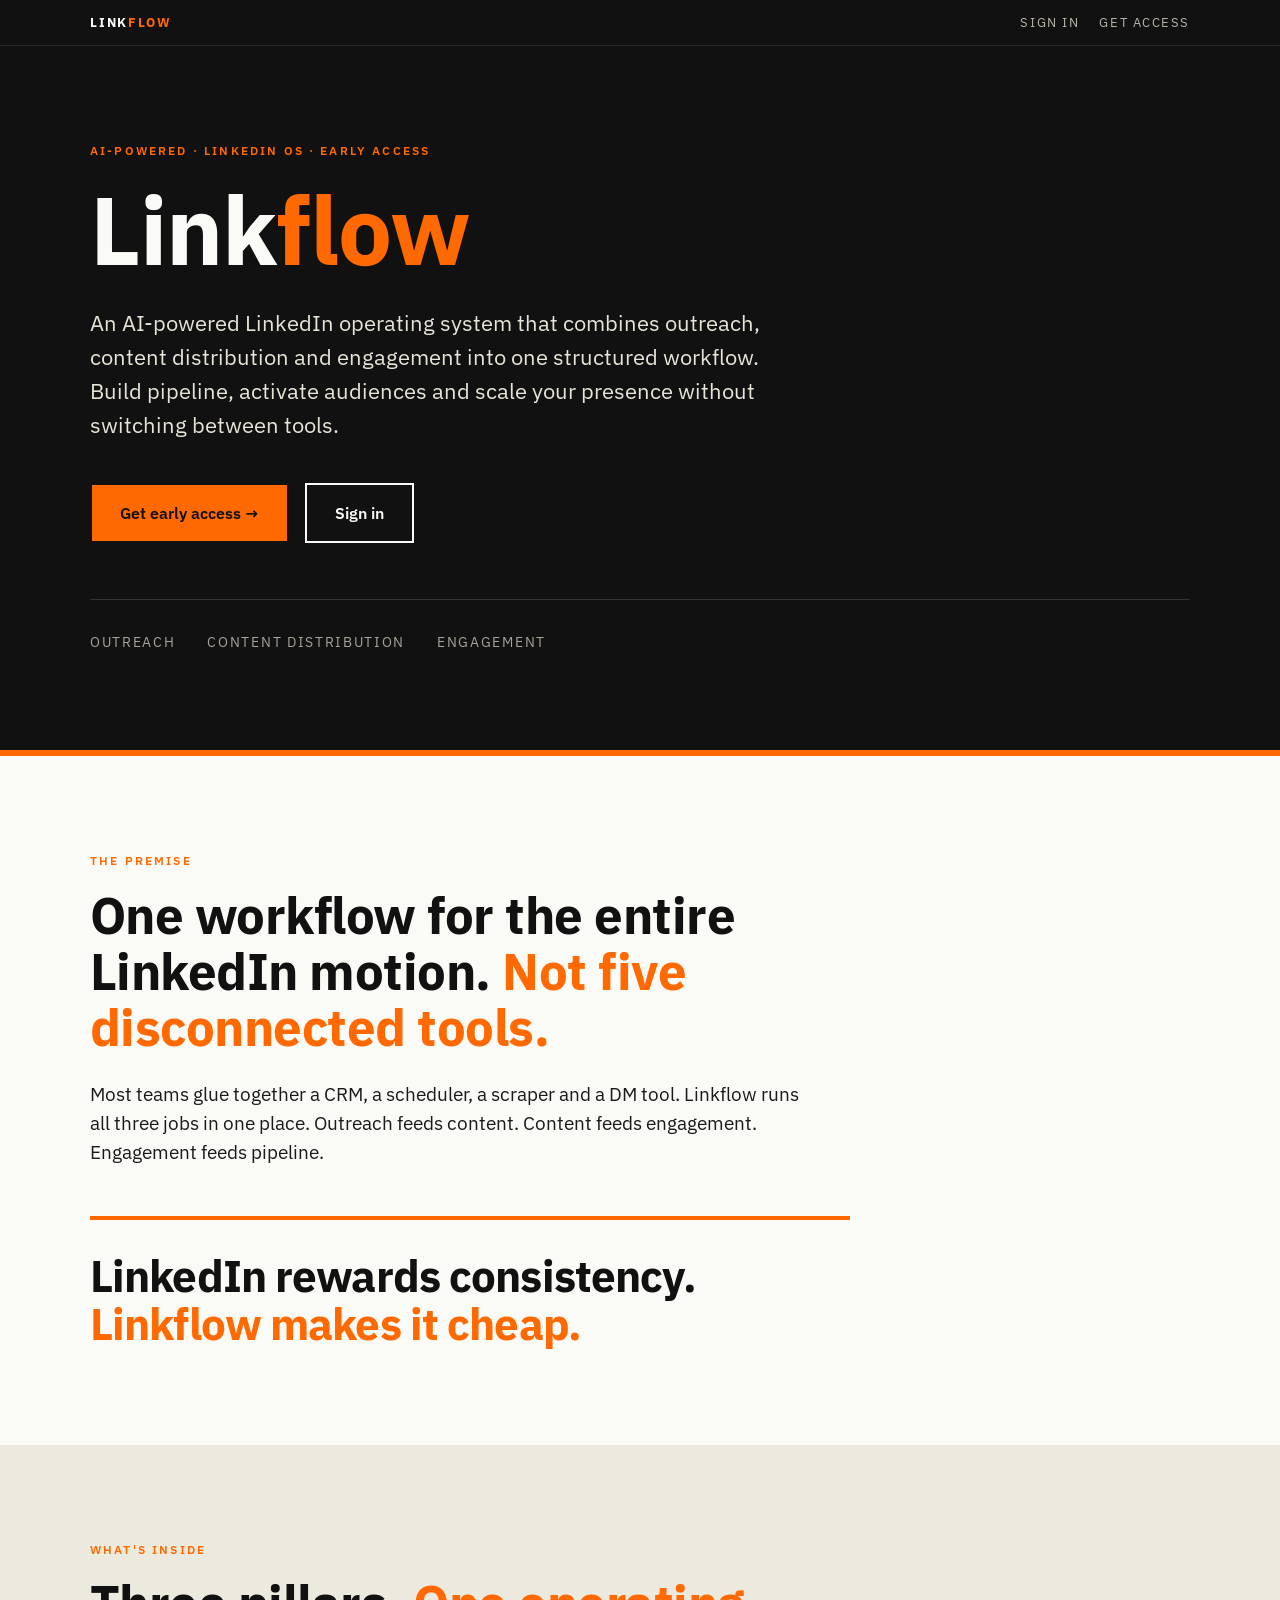
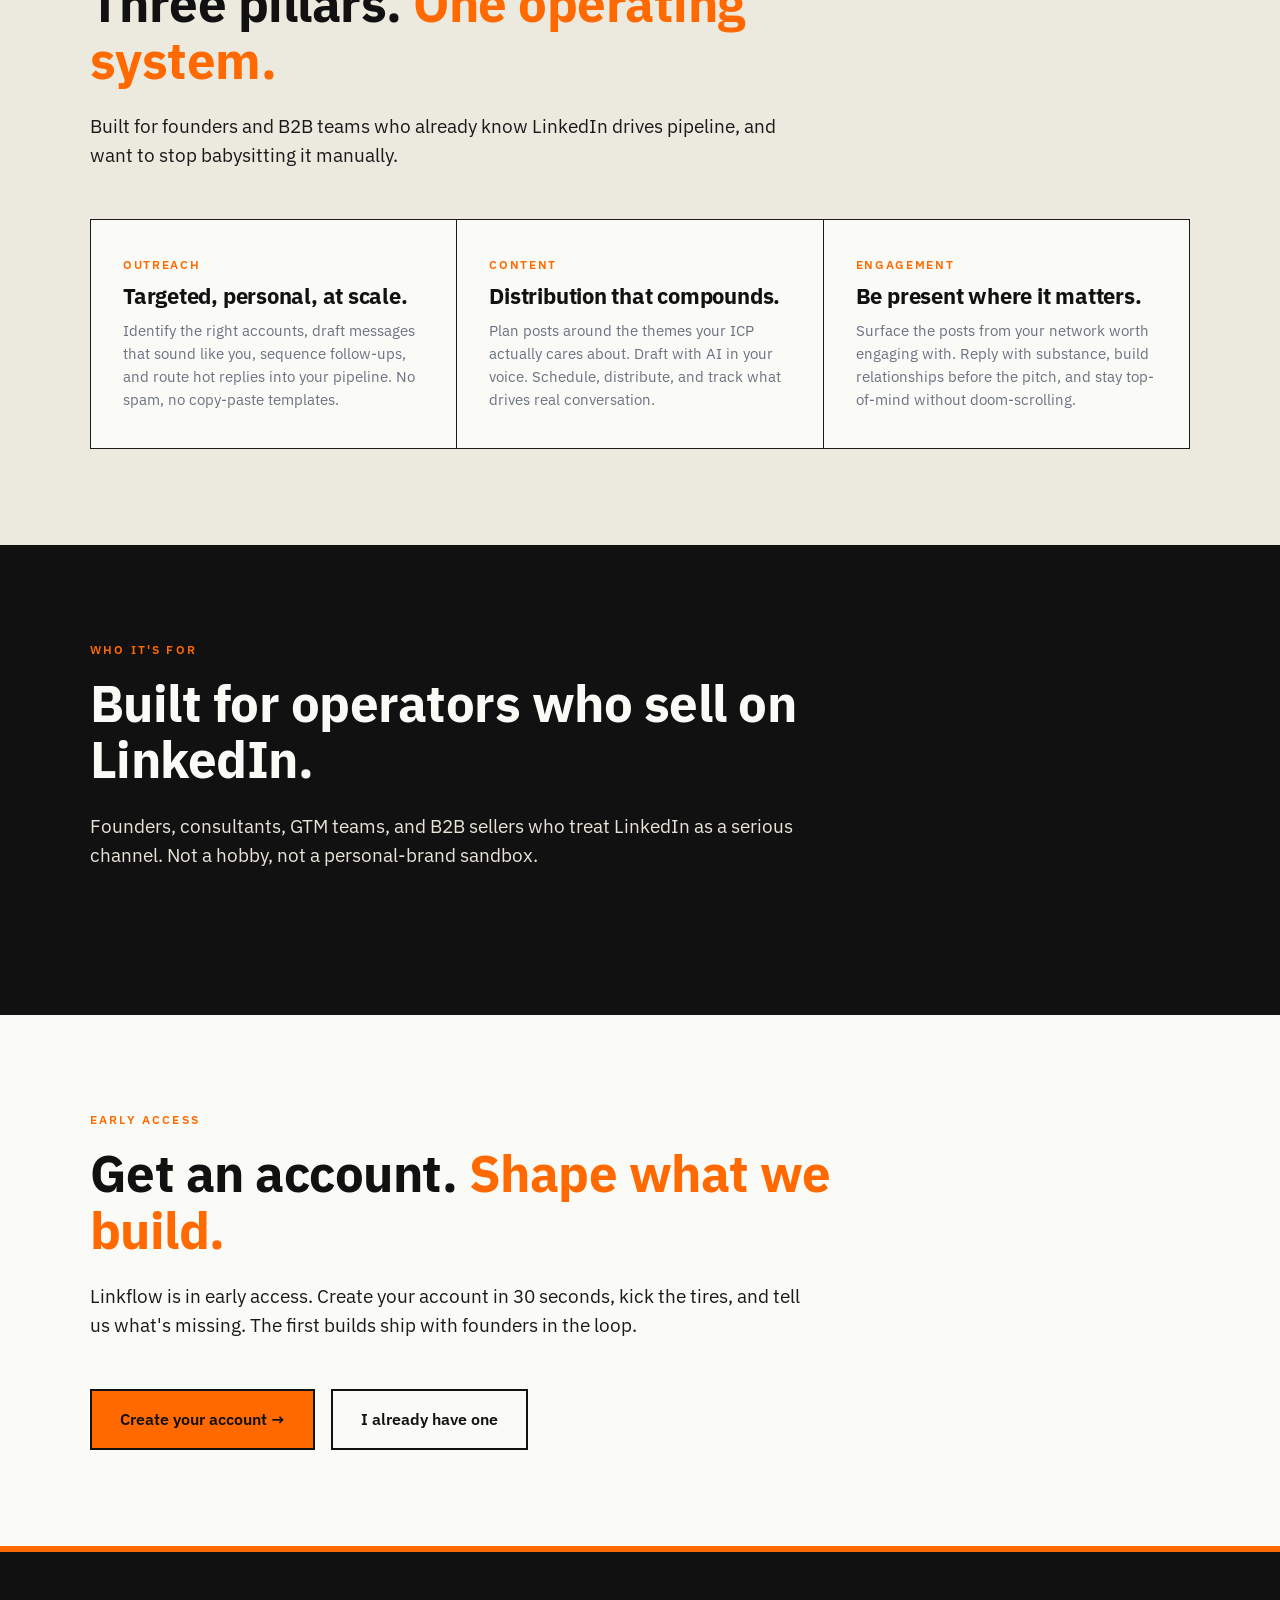
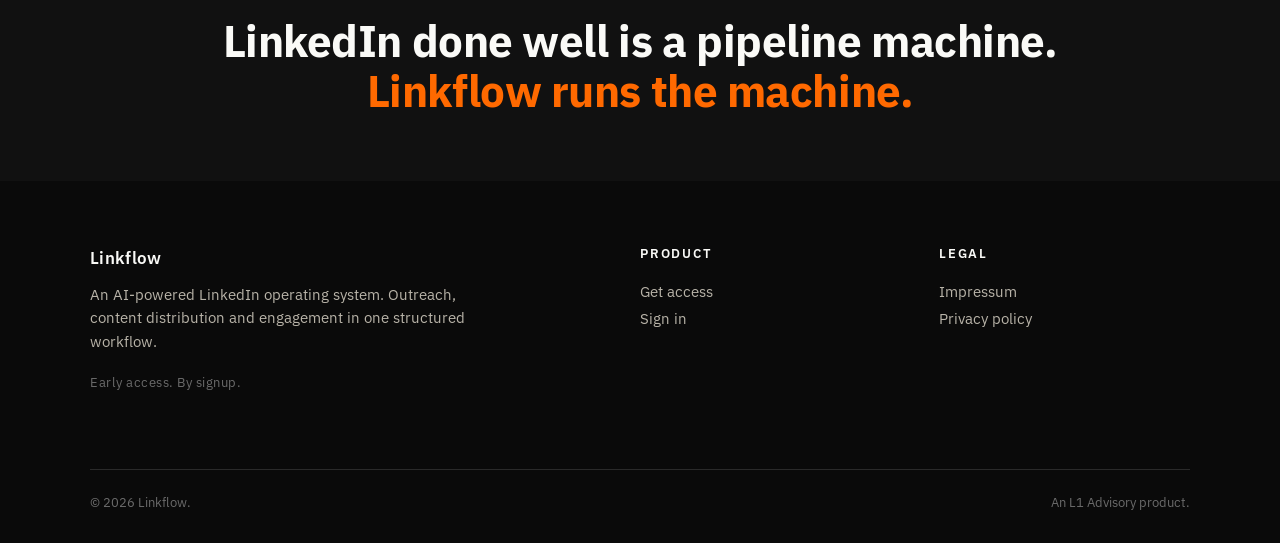
==== index.html @ 53a53773 "Scaffold Linkflow v1: landing + auth shell + admin panel Static HTML for lf.l1advisory.com. Public l" ====
<!DOCTYPE html>
<!--
  LINKFLOW — public landing page
  ------------------------------
  Static single-file landing for lf.l1advisory.com. No build step. Deploy via git push → Vercel.
  See README.md and the vault note Projects/Linkflow/Linkflow.md.
-->
<html lang="en">
<head>
  <meta charset="UTF-8">
  <meta name="viewport" content="width=device-width, initial-scale=1.0">
  <meta name="robots" content="index, follow">

  <title>Linkflow. The AI-powered LinkedIn operating system.</title>
  <meta name="description" content="An AI-powered LinkedIn operating system that combines outreach, content distribution and engagement into one structured workflow. Build pipeline, activate audiences and scale your presence without switching between tools.">

  <link rel="canonical" href="https://lf.l1advisory.com/">

  <meta property="og:type" content="website">
  <meta property="og:site_name" content="Linkflow">
  <meta property="og:title" content="Linkflow. The AI-powered LinkedIn operating system.">
  <meta property="og:description" content="Outreach, content distribution and engagement in one structured workflow.">
  <meta property="og:url" content="https://lf.l1advisory.com/">

  <meta name="twitter:card" content="summary_large_image">
  <meta name="twitter:title" content="Linkflow.">
  <meta name="twitter:description" content="Outreach, content distribution and engagement in one structured workflow.">

  <link rel="icon" type="image/png" href="https://l1advisory.com/wp-content/uploads/2025/06/logo-small-black-transparent.png">

  <link rel="preconnect" href="https://fonts.googleapis.com">
  <link rel="preconnect" href="https://fonts.gstatic.com" crossorigin>
  <link href="https://fonts.googleapis.com/css2?family=IBM+Plex+Sans:wght@400;500;600;700&display=swap" rel="stylesheet">
  <link rel="stylesheet" href="/assets/styles.css">
</head>
<body>

<header class="lf-topbar">
  <div class="lf-topbar-inner">
    <a class="lf-topbar-brand" href="/">Link<em>flow</em></a>
    <nav class="lf-topbar-nav">
      <a href="/login/">Sign in</a>
      <a href="/login/?mode=signup">Get access</a>
    </nav>
  </div>
</header>

<div class="lf-page">

<section class="lf-section lf-hero">
  <div class="lf-wrap">
    <div class="lf-eyebrow">AI-powered · LinkedIn OS · Early access</div>
    <h1>Link<em>flow</em></h1>
    <p class="lf-lead">
      An AI-powered LinkedIn operating system that combines outreach, content distribution
      and engagement into one structured workflow. Build pipeline, activate audiences and
      scale your presence without switching between tools.
    </p>
    <div class="lf-hero-actions">
      <a class="lf-btn" href="/login/?mode=signup">Get early access →</a>
      <a class="lf-btn lf-btn--ghost lf-btn--on-dark" href="/login/">Sign in</a>
    </div>
    <div class="lf-hero-meta">
      <span>Outreach</span>
      <span>Content distribution</span>
      <span>Engagement</span>
    </div>
  </div>
</section>

<section class="lf-section lf-light">
  <div class="lf-wrap">
    <div class="lf-eyebrow">The premise</div>
    <h2 class="lf-h2">One workflow for the entire LinkedIn motion. <em>Not five disconnected tools.</em></h2>
    <p class="lf-intro">
      Most teams glue together a CRM, a scheduler, a scraper and a DM tool. Linkflow runs all three
      jobs in one place. Outreach feeds content. Content feeds engagement. Engagement feeds pipeline.
    </p>
    <p style="font-size: clamp(28px, 4vw, 44px); font-weight: 700; color: var(--lf-black); line-height: 1.1; margin: 40px 0 0; padding-top: 32px; border-top: 4px solid var(--lf-orange); max-width: 760px; letter-spacing: -0.02em;">
      LinkedIn rewards consistency. <span style="color: var(--lf-orange);">Linkflow makes it cheap.</span>
    </p>
  </div>
</section>

<section class="lf-section lf-sand">
  <div class="lf-wrap">
    <div class="lf-eyebrow">What's inside</div>
    <h2 class="lf-h2">Three pillars. <em>One operating system.</em></h2>
    <p class="lf-intro">
      Built for founders and B2B teams who already know LinkedIn drives pipeline, and want to stop
      babysitting it manually.
    </p>
    <div class="lf-pillars">
      <div class="lf-pillar">
        <div class="lf-pillar-label">Outreach</div>
        <h3>Targeted, personal, at scale.</h3>
        <p>Identify the right accounts, draft messages that sound like you, sequence follow-ups, and route hot replies into your pipeline. No spam, no copy-paste templates.</p>
      </div>
      <div class="lf-pillar">
        <div class="lf-pillar-label">Content</div>
        <h3>Distribution that compounds.</h3>
        <p>Plan posts around the themes your ICP actually cares about. Draft with AI in your voice. Schedule, distribute, and track what drives real conversation.</p>
      </div>
      <div class="lf-pillar">
        <div class="lf-pillar-label">Engagement</div>
        <h3>Be present where it matters.</h3>
        <p>Surface the posts from your network worth engaging with. Reply with substance, build relationships before the pitch, and stay top-of-mind without doom-scrolling.</p>
      </div>
    </div>
  </div>
</section>

<section class="lf-section lf-dark">
  <div class="lf-wrap">
    <div class="lf-eyebrow">Who it's for</div>
    <h2 class="lf-h2">Built for operators who sell on LinkedIn.</h2>
    <p class="lf-intro" style="color:#e8e4d8;">
      Founders, consultants, GTM teams, and B2B sellers who treat LinkedIn as a serious channel.
      Not a hobby, not a personal-brand sandbox.
    </p>
  </div>
</section>

<section class="lf-section lf-light" id="access">
  <div class="lf-wrap">
    <div class="lf-eyebrow">Early access</div>
    <h2 class="lf-h2">Get an account. <em>Shape what we build.</em></h2>
    <p class="lf-intro">
      Linkflow is in early access. Create your account in 30 seconds, kick the tires, and tell us
      what's missing. The first builds ship with founders in the loop.
    </p>
    <div class="lf-hero-actions">
      <a class="lf-btn" href="/login/?mode=signup">Create your account →</a>
      <a class="lf-btn lf-btn--ghost" href="/login/">I already have one</a>
    </div>
  </div>
</section>

<section class="lf-section lf-dark" style="padding: 64px 24px; text-align: center; border-top: 6px solid var(--lf-orange);">
  <div class="lf-wrap">
    <h2 style="color: var(--lf-cream); font-size: clamp(28px, 4vw, 44px); font-weight: 700; line-height: 1.15; margin: 0 auto; max-width: 880px; letter-spacing: -0.01em;">
      LinkedIn done well is a pipeline machine.<br>
      <span style="color: var(--lf-orange);">Linkflow runs the machine.</span>
    </h2>
  </div>
</section>

</div>
<!-- /lf-page -->

<footer class="lf-footer">
  <div class="lf-footer-cols">
    <div class="lf-footer-col">
      <p style="margin-bottom: 12px; color: #fafaf7; font-weight: 600; letter-spacing: .02em; font-size: 17px;">Linkflow</p>
      <p>
        An AI-powered LinkedIn operating system. Outreach, content distribution and engagement in
        one structured workflow.
      </p>
      <p style="margin-top: 16px; font-size: 13px; color: #6b6b6b; letter-spacing: .04em;">Early access. By signup.</p>
    </div>
    <div class="lf-footer-col">
      <h4>Product</h4>
      <a href="/login/?mode=signup">Get access</a>
      <a href="/login/">Sign in</a>
    </div>
    <div class="lf-footer-col">
      <h4>Legal</h4>
      <a href="https://l1advisory.com/impressum/">Impressum</a>
      <a href="https://l1advisory.com/datenschutz/">Privacy policy</a>
    </div>
  </div>
  <div class="lf-footer-bottom">
    <span>© 2026 Linkflow.</span>
    <span>An L1 Advisory product.</span>
  </div>
</footer>

</body>
</html>
---- assets/styles.css ----
/* ==========================================================================
   Linkflow — shared design tokens + primitives
   Scoped under .lf-page so we can layer onto other pages later if needed.
   Palette + type ported from lss.l1advisory.com.
   ========================================================================== */

html, body { margin: 0; padding: 0; background: #111111; }
body { font-family: 'IBM Plex Sans', system-ui, sans-serif; }
img { max-width: 100%; display: block; }
a { color: inherit; }

/* --- Top bar -------------------------------------------------------------- */
.lf-topbar {
  background: #111111;
  border-bottom: 1px solid #2a2a2a;
  padding: 14px 24px;
  font-family: 'IBM Plex Sans', system-ui, sans-serif;
}
.lf-topbar-inner {
  max-width: 1100px; margin: 0 auto;
  display: flex; align-items: center; justify-content: space-between;
  gap: 16px;
}
.lf-topbar-brand {
  color: #fafaf7; font-size: 13px; letter-spacing: .14em;
  text-transform: uppercase; font-weight: 700;
  text-decoration: none;
}
.lf-topbar-brand em { color: #ff6900; font-style: normal; }
.lf-topbar-nav {
  display: flex; gap: 20px; align-items: center;
  font-size: 13px; letter-spacing: .12em; text-transform: uppercase;
}
.lf-topbar-nav a {
  color: #b8b3a8; text-decoration: none;
  transition: color .15s ease;
}
.lf-topbar-nav a:hover { color: #ff6900; }
.lf-topbar-user {
  color: #6b6b6b; font-size: 12px; letter-spacing: .08em;
}

/* --- Footer --------------------------------------------------------------- */
.lf-footer {
  background: #0a0a0a;
  color: #b8b3a8;
  padding: 64px 24px 32px;
  font-family: 'IBM Plex Sans', system-ui, sans-serif;
  font-size: 15px;
}
.lf-footer-cols {
  max-width: 1100px; margin: 0 auto;
  display: grid;
  grid-template-columns: 2fr 1fr 1fr;
  gap: 48px;
}
.lf-footer h4 {
  color: #fafaf7; font-size: 13px; font-weight: 600;
  text-transform: uppercase; letter-spacing: .14em;
  margin: 0 0 16px;
}
.lf-footer-col a {
  display: block; padding: 4px 0;
  color: #b8b3a8; text-decoration: none;
  transition: color .15s ease;
}
.lf-footer-col a:hover { color: #ff6900; }
.lf-footer p { margin: 0 0 20px; max-width: 380px; line-height: 1.55; }
.lf-footer-bottom {
  max-width: 1100px; margin: 56px auto 0;
  padding-top: 24px;
  border-top: 1px solid #2a2a2a;
  font-size: 13px; color: #6b6b6b;
  display: flex; flex-wrap: wrap; gap: 16px; justify-content: space-between;
}
.lf-footer-bottom a { color: #6b6b6b; text-decoration: none; }
.lf-footer-bottom a:hover { color: #ff6900; }
@media (max-width: 700px) {
  .lf-footer-cols { grid-template-columns: 1fr; gap: 32px; }
}

/* --- Scoped tokens -------------------------------------------------------- */
.lf-page {
  --lf-black: #111111;
  --lf-ink:   #1a1a1a;
  --lf-cream: #fafaf7;
  --lf-sand:  #ece9de;
  --lf-orange:#ff6900;
  --lf-orange-dark:#cc5400;
  --lf-muted: #6b7280;
  --lf-line:  #1a1a1a;

  font-family: 'IBM Plex Sans', system-ui, -apple-system, Segoe UI, Helvetica, Arial, sans-serif;
  color: var(--lf-ink);
  line-height: 1.55;
  font-size: 17px;
}
.lf-page * { box-sizing: border-box; }
.lf-page h1, .lf-page h2, .lf-page h3, .lf-page h4 {
  font-family: inherit;
  color: var(--lf-black);
  line-height: 1.1;
  margin: 0 0 .5em;
  letter-spacing: -0.01em;
}
.lf-page p { margin: 0 0 1em; }
.lf-page a { color: inherit; }

/* --- Layout primitives ---------------------------------------------------- */
.lf-page .lf-section { padding: 96px 24px; }
.lf-page .lf-section--tight { padding: 56px 24px; }
.lf-page .lf-wrap    { max-width: 1100px; margin: 0 auto; }
.lf-page .lf-wrap--narrow { max-width: 640px; margin: 0 auto; }
.lf-page .lf-eyebrow {
  text-transform: uppercase;
  letter-spacing: .18em;
  font-size: 12px;
  font-weight: 600;
  color: var(--lf-orange);
  margin-bottom: 16px;
}
.lf-page .lf-btn {
  display: inline-block;
  padding: 16px 28px;
  font-weight: 600;
  font-size: 16px;
  text-decoration: none;
  border: 2px solid var(--lf-black);
  background: var(--lf-orange);
  color: var(--lf-black) !important;
  border-radius: 0;
  cursor: pointer;
  font-family: inherit;
  transition: transform .08s ease, background .15s ease;
}
.lf-page .lf-btn:hover { background: var(--lf-orange-dark); transform: translateY(-1px); }
.lf-page .lf-btn--ghost {
  background: transparent;
  color: var(--lf-black) !important;
}
.lf-page .lf-btn--ghost:hover { background: var(--lf-black); color: var(--lf-cream) !important; }
.lf-page .lf-btn--on-dark { border-color: var(--lf-cream); }
.lf-page .lf-btn--ghost.lf-btn--on-dark { color: var(--lf-cream) !important; }
.lf-page .lf-btn--ghost.lf-btn--on-dark:hover { background: var(--lf-cream); color: var(--lf-black) !important; }
.lf-page .lf-btn:disabled { opacity: .6; cursor: wait; }

/* --- Hero ----------------------------------------------------------------- */
.lf-page .lf-hero {
  background: var(--lf-black);
  color: var(--lf-cream);
  border-bottom: 6px solid var(--lf-orange);
}
.lf-page .lf-hero .lf-eyebrow { color: var(--lf-orange); }
.lf-page .lf-hero h1 {
  color: var(--lf-cream);
  font-size: clamp(48px, 8vw, 96px);
  font-weight: 700;
  margin: 0 0 24px;
}
.lf-page .lf-hero h1 em { color: var(--lf-orange); font-style: normal; }
.lf-page .lf-hero .lf-lead {
  font-size: clamp(18px, 2vw, 22px);
  max-width: 720px;
  color: #e8e4d8;
  margin-bottom: 40px;
}
.lf-page .lf-hero-actions { display: flex; flex-wrap: wrap; gap: 16px; }
.lf-page .lf-hero-meta {
  margin-top: 56px;
  padding-top: 32px;
  border-top: 1px solid #333;
  display: flex; flex-wrap: wrap; gap: 32px;
  font-size: 14px; color: #a8a39a;
  text-transform: uppercase; letter-spacing: .12em;
}

/* --- Section backgrounds -------------------------------------------------- */
.lf-page .lf-light { background: var(--lf-cream); }
.lf-page .lf-sand  { background: var(--lf-sand); }
.lf-page .lf-dark  { background: var(--lf-black); color: var(--lf-cream); }
.lf-page .lf-dark h2, .lf-page .lf-dark h3 { color: var(--lf-cream); }
.lf-page .lf-dark .lf-eyebrow { color: var(--lf-orange); }

.lf-page h2.lf-h2 {
  font-size: clamp(32px, 4vw, 52px);
  font-weight: 700;
  max-width: 820px;
  margin-bottom: 24px;
}
.lf-page .lf-h2 em { color: var(--lf-orange); font-style: normal; }
.lf-page .lf-intro { font-size: 19px; max-width: 720px; margin-bottom: 48px; }

/* --- Feature pillar grid (3-col) ----------------------------------------- */
.lf-page .lf-pillars {
  display: grid;
  grid-template-columns: repeat(3, 1fr);
  gap: 0;
  border-top: 1px solid var(--lf-line);
  border-left: 1px solid var(--lf-line);
}
.lf-page .lf-pillar {
  border-right: 1px solid var(--lf-line);
  border-bottom: 1px solid var(--lf-line);
  padding: 36px 32px;
  background: var(--lf-cream);
}
.lf-page .lf-pillar-label {
  font-size: 12px; font-weight: 600;
  letter-spacing: .14em; text-transform: uppercase;
  color: var(--lf-orange); margin-bottom: 10px;
}
.lf-page .lf-pillar h3 {
  font-size: 22px; margin-bottom: 10px; font-weight: 700;
}
.lf-page .lf-pillar p {
  margin: 0; color: var(--lf-muted); font-size: 15px; line-height: 1.55;
}
@media (max-width: 820px) {
  .lf-page .lf-pillars { grid-template-columns: 1fr; }
}

/* --- Dashboard module cards (used inside /app/) -------------------------- */
.lf-page .lf-modules {
  display: grid;
  grid-template-columns: repeat(3, 1fr);
  gap: 24px;
  margin-top: 32px;
}
.lf-page .lf-module {
  background: var(--lf-cream);
  border: 2px solid var(--lf-black);
  padding: 32px;
  display: flex;
  flex-direction: column;
  gap: 12px;
}
.lf-page .lf-module-label {
  font-size: 12px; font-weight: 600;
  letter-spacing: .14em; text-transform: uppercase;
  color: var(--lf-orange);
}
.lf-page .lf-module h3 {
  font-size: 22px; font-weight: 700; margin: 0;
}
.lf-page .lf-module p {
  margin: 0; color: var(--lf-muted); font-size: 15px; line-height: 1.55;
}
.lf-page .lf-module-status {
  margin-top: 12px;
  font-size: 12px; font-weight: 600;
  letter-spacing: .12em; text-transform: uppercase;
  color: var(--lf-black);
  padding: 6px 10px;
  background: var(--lf-sand);
  align-self: flex-start;
}
@media (max-width: 820px) {
  .lf-page .lf-modules { grid-template-columns: 1fr; }
}

/* --- Form (used on /login/ and /admin/) ---------------------------------- */
.lf-page .lf-form-shell {
  background: #fff;
  border: 2px solid var(--lf-black);
  padding: 40px;
  margin-top: 32px;
}
.lf-page .lf-form { display: flex; flex-direction: column; gap: 20px; }
.lf-page .lf-form label {
  display: flex; flex-direction: column; gap: 6px;
  font-size: 13px; font-weight: 600;
  text-transform: uppercase; letter-spacing: .12em;
  color: var(--lf-black);
}
.lf-page .lf-form input {
  font-family: inherit; font-size: 17px;
  padding: 14px 16px;
  background: var(--lf-cream);
  border: 2px solid var(--lf-black);
  border-radius: 0;
  color: var(--lf-black);
  outline: none;
  transition: border-color .15s ease, background .15s ease;
}
.lf-page .lf-form input:focus { border-color: var(--lf-orange); background: #fff; }
.lf-page .lf-form-note {
  font-size: 13px; color: var(--lf-muted); margin: 0;
}
.lf-page .lf-form-error {
  color: var(--lf-orange-dark);
  font-weight: 600;
}
.lf-page .lf-form-success {
  padding: 24px;
  background: var(--lf-orange);
  color: var(--lf-black);
  border: 2px solid var(--lf-black);
  font-weight: 600;
}
.lf-page .lf-form-toggle {
  display: flex;
  border: 2px solid var(--lf-black);
  margin-bottom: 24px;
}
.lf-page .lf-form-toggle button {
  flex: 1;
  padding: 12px 16px;
  font-family: inherit; font-size: 13px; font-weight: 600;
  text-transform: uppercase; letter-spacing: .12em;
  background: var(--lf-cream);
  color: var(--lf-black);
  border: 0;
  cursor: pointer;
  transition: background .15s ease, color .15s ease;
}
.lf-page .lf-form-toggle button.is-active {
  background: var(--lf-black);
  color: var(--lf-cream);
}

/* --- Admin table --------------------------------------------------------- */
.lf-page .lf-table {
  width: 100%;
  border-collapse: collapse;
  margin-top: 32px;
  background: var(--lf-cream);
  border: 2px solid var(--lf-black);
}
.lf-page .lf-table th,
.lf-page .lf-table td {
  padding: 16px 20px;
  text-align: left;
  border-bottom: 1px solid var(--lf-line);
  font-size: 15px;
}
.lf-page .lf-table th {
  font-size: 12px;
  font-weight: 600;
  text-transform: uppercase;
  letter-spacing: .12em;
  background: var(--lf-sand);
}
.lf-page .lf-table tr:last-child td { border-bottom: 0; }
.lf-page .lf-table .lf-admin-tag {
  display: inline-block;
  padding: 4px 8px;
  background: var(--lf-orange);
  color: var(--lf-black);
  font-size: 11px;
  font-weight: 700;
  letter-spacing: .12em;
  text-transform: uppercase;
}
.lf-page .lf-table button {
  font-family: inherit; font-size: 12px; font-weight: 600;
  text-transform: uppercase; letter-spacing: .12em;
  padding: 8px 14px;
  background: transparent;
  border: 2px solid var(--lf-black);
  color: var(--lf-black);
  cursor: pointer;
  transition: background .15s ease, color .15s ease;
}
.lf-page .lf-table button:hover { background: var(--lf-black); color: var(--lf-cream); }
.lf-page .lf-table button:disabled { opacity: .4; cursor: not-allowed; }

/* --- Loading / empty states --------------------------------------------- */
.lf-page .lf-empty {
  padding: 40px;
  background: var(--lf-cream);
  border: 2px dashed var(--lf-line);
  text-align: center;
  color: var(--lf-muted);
}
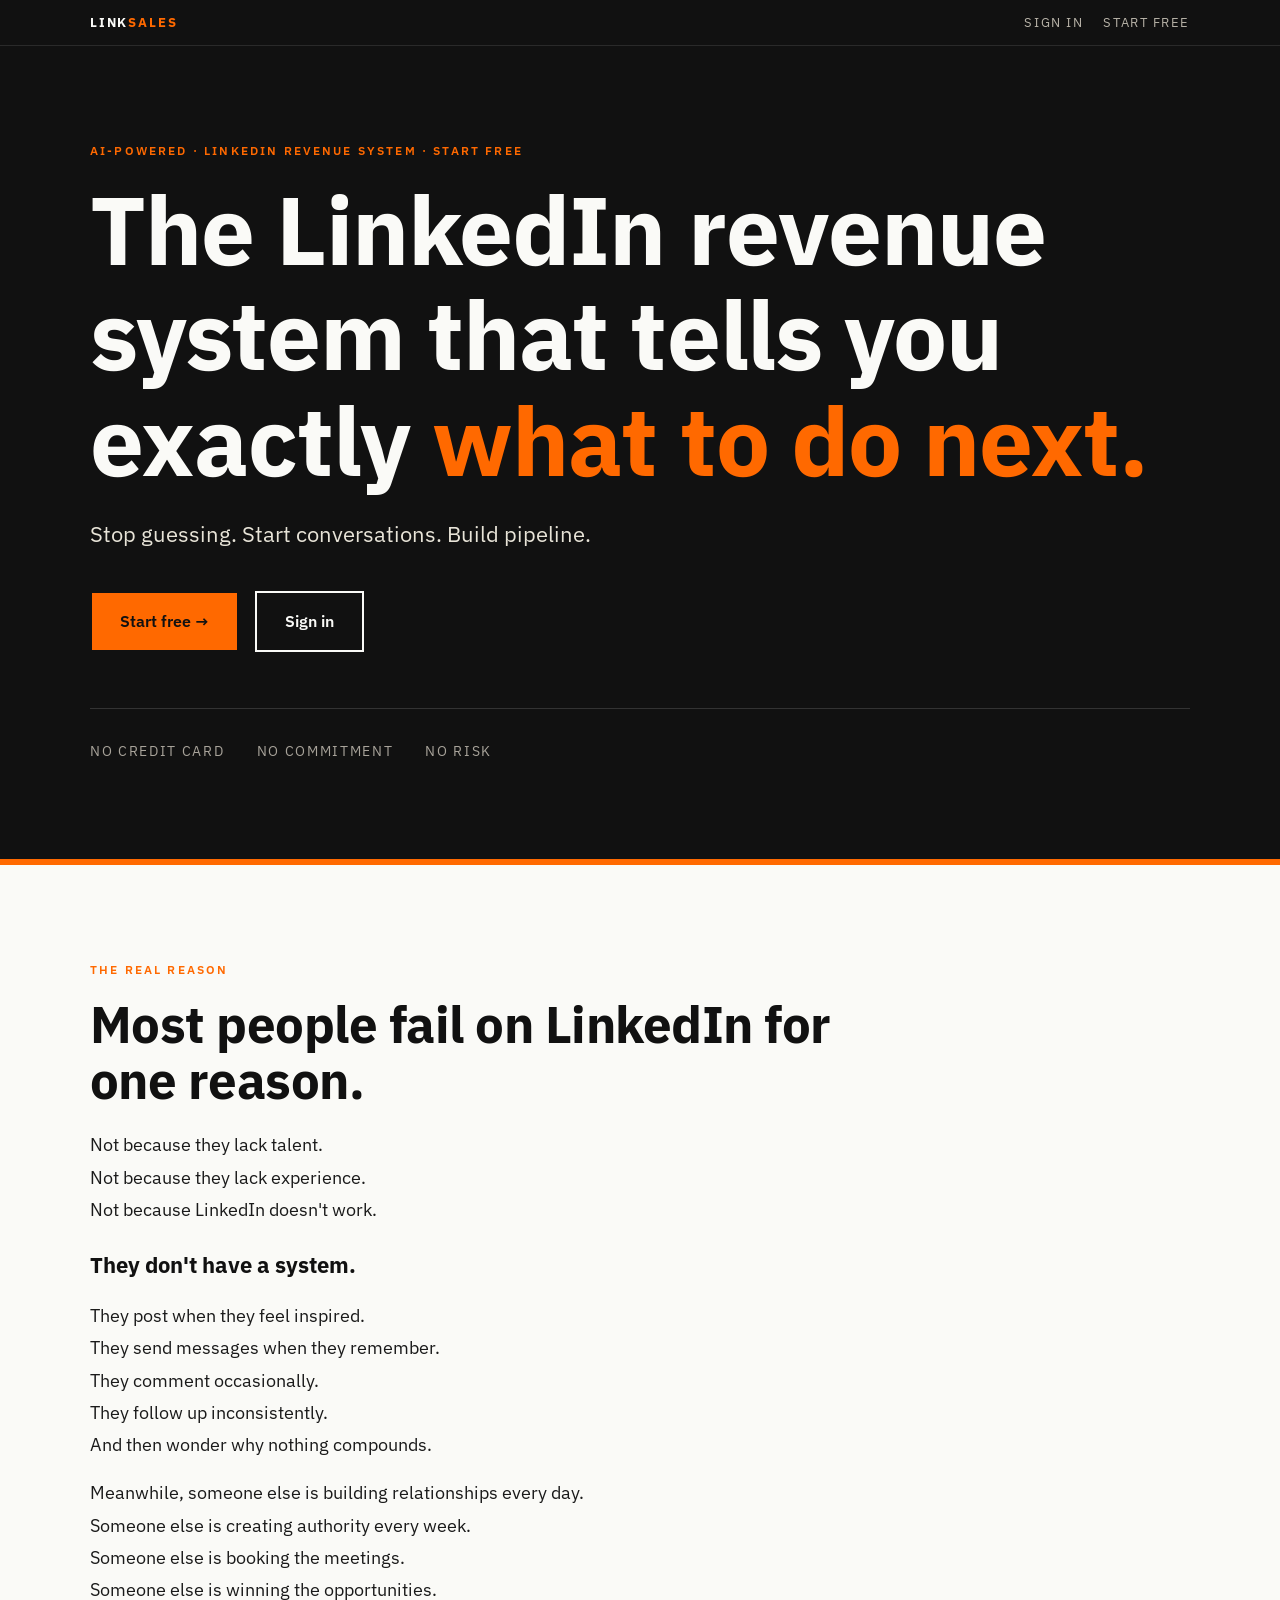
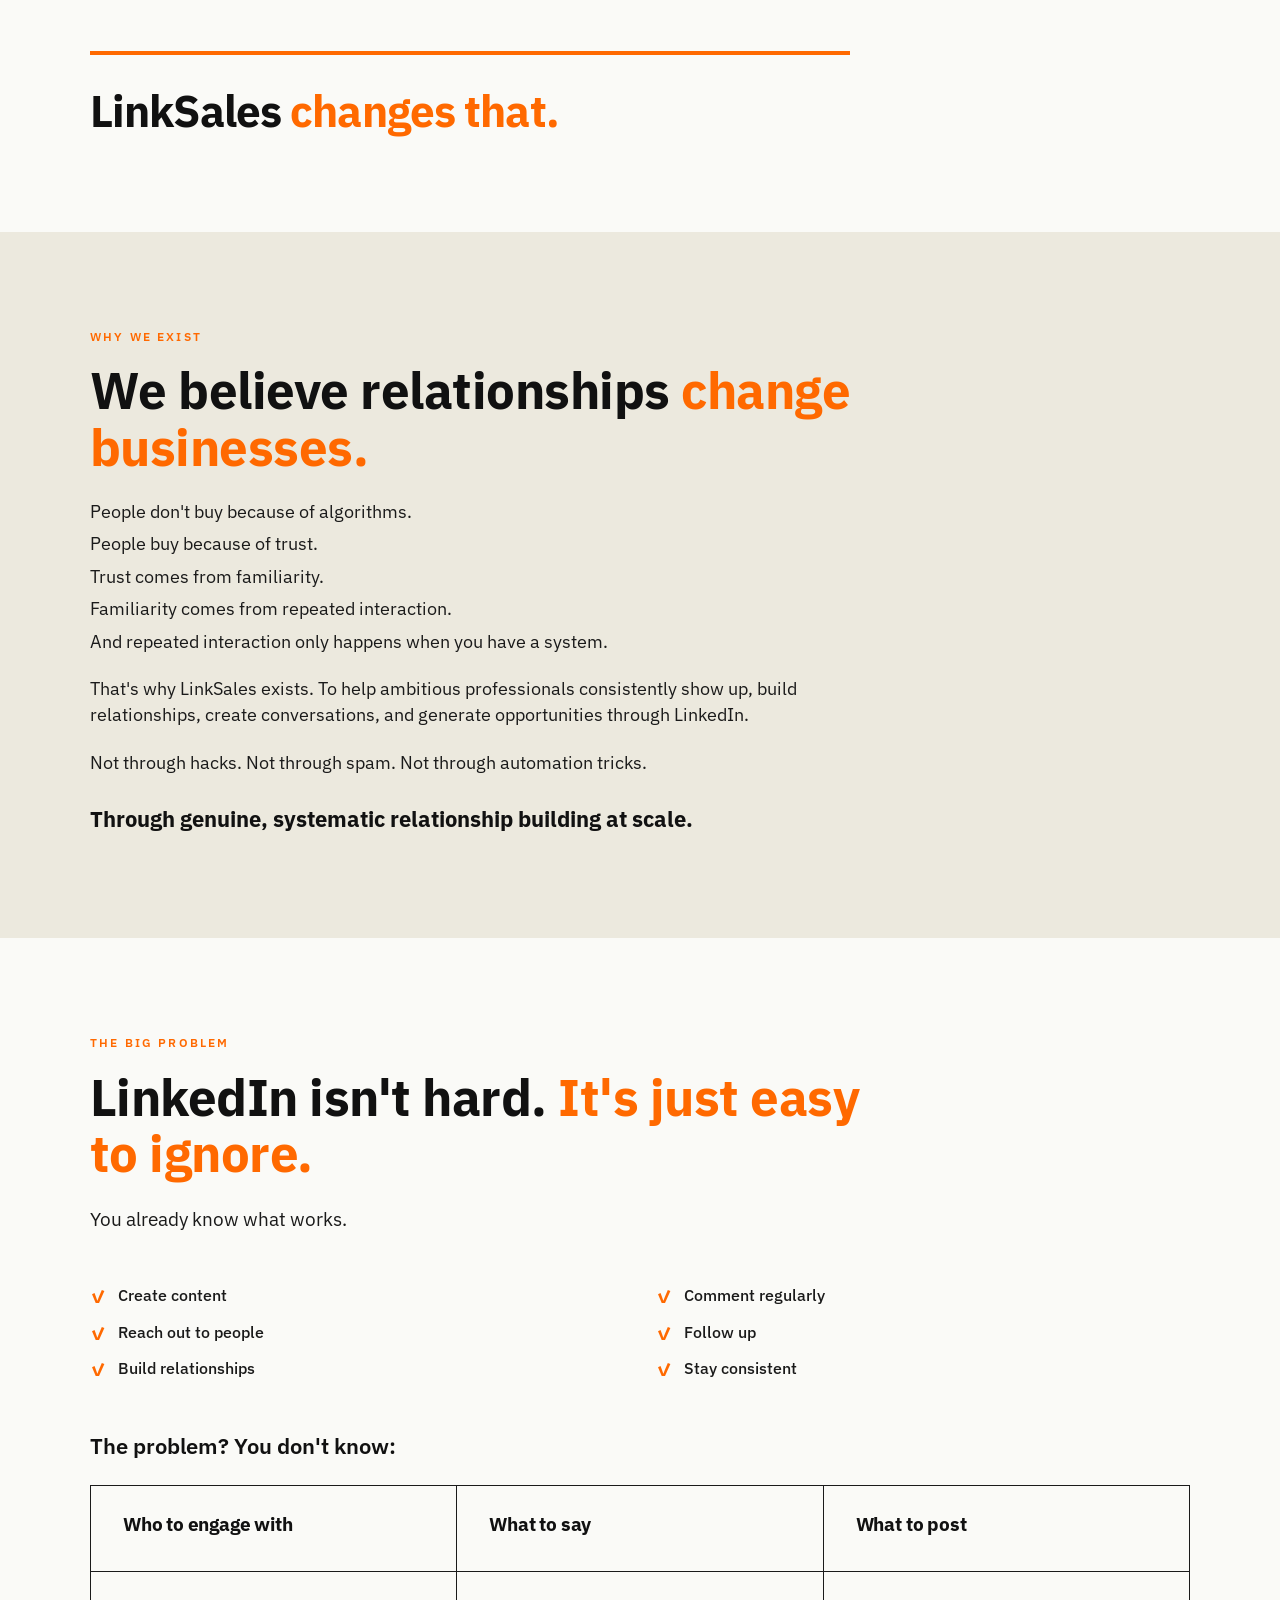
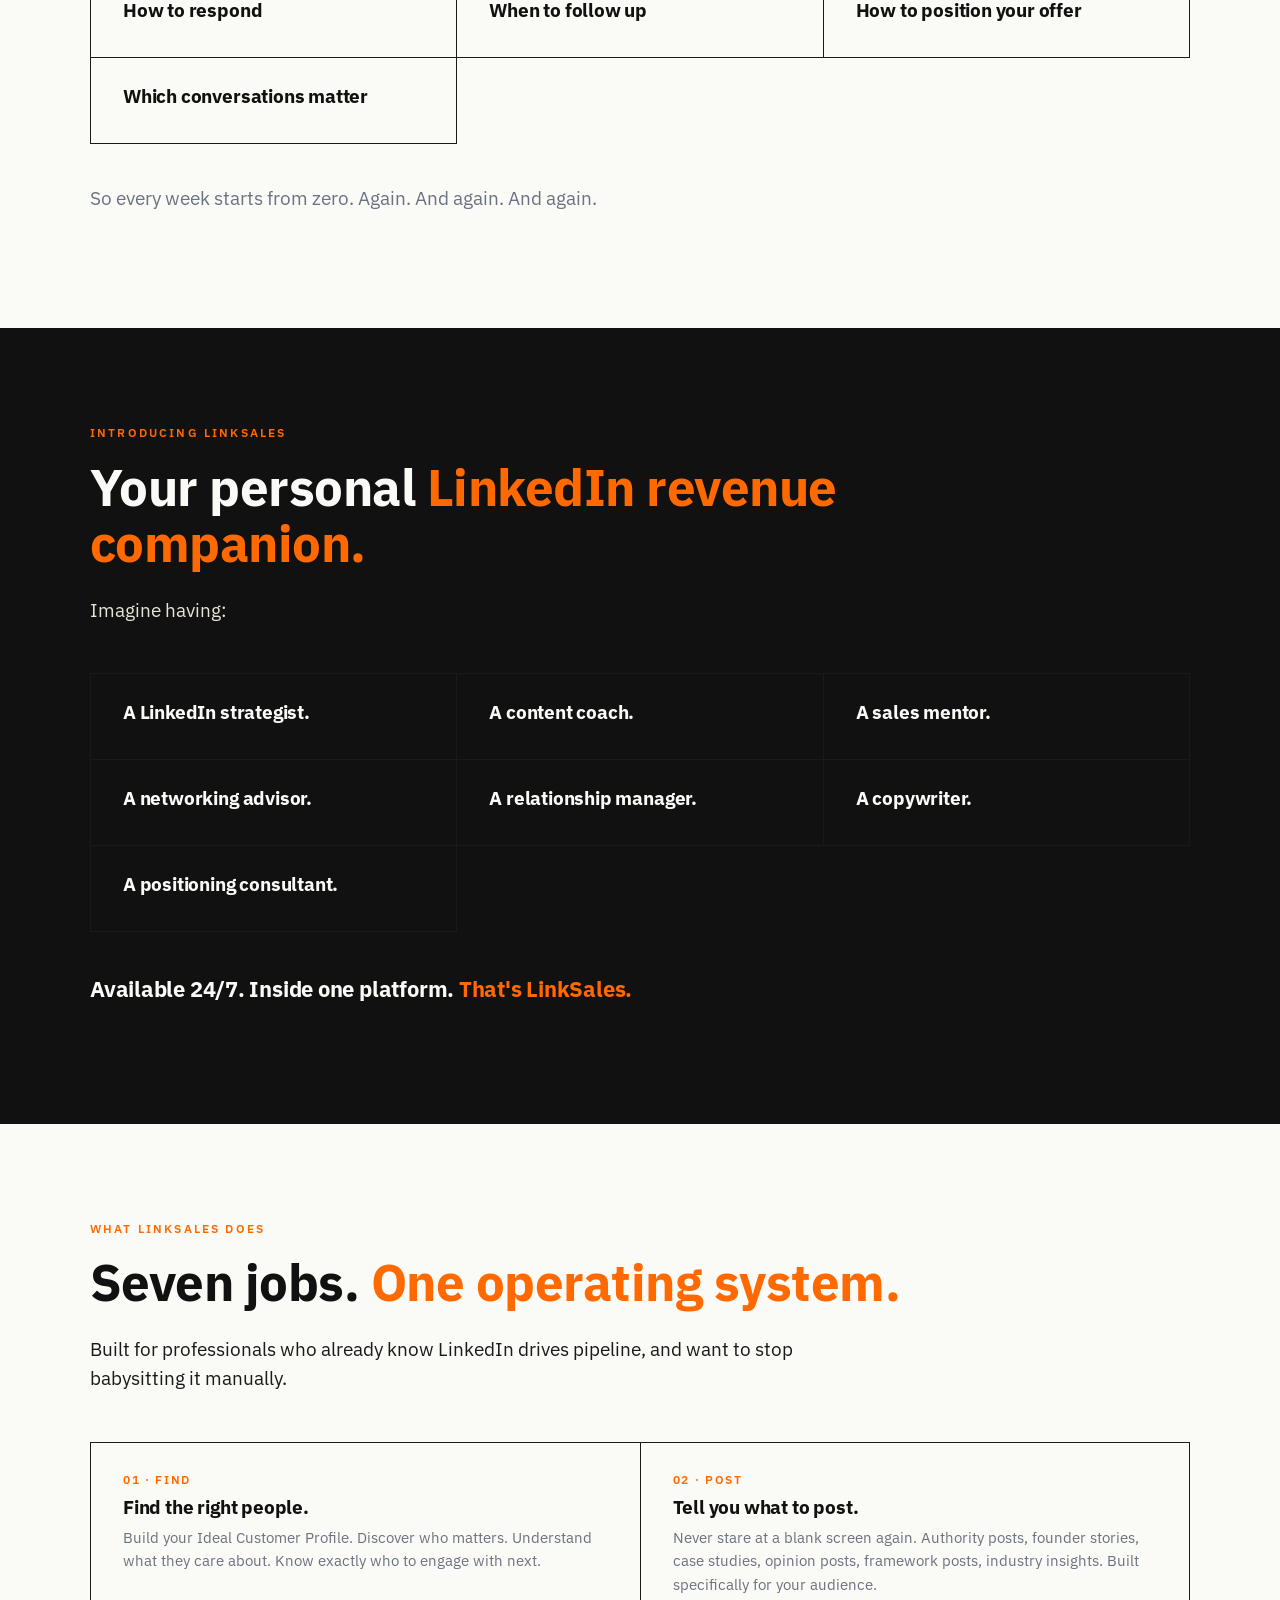
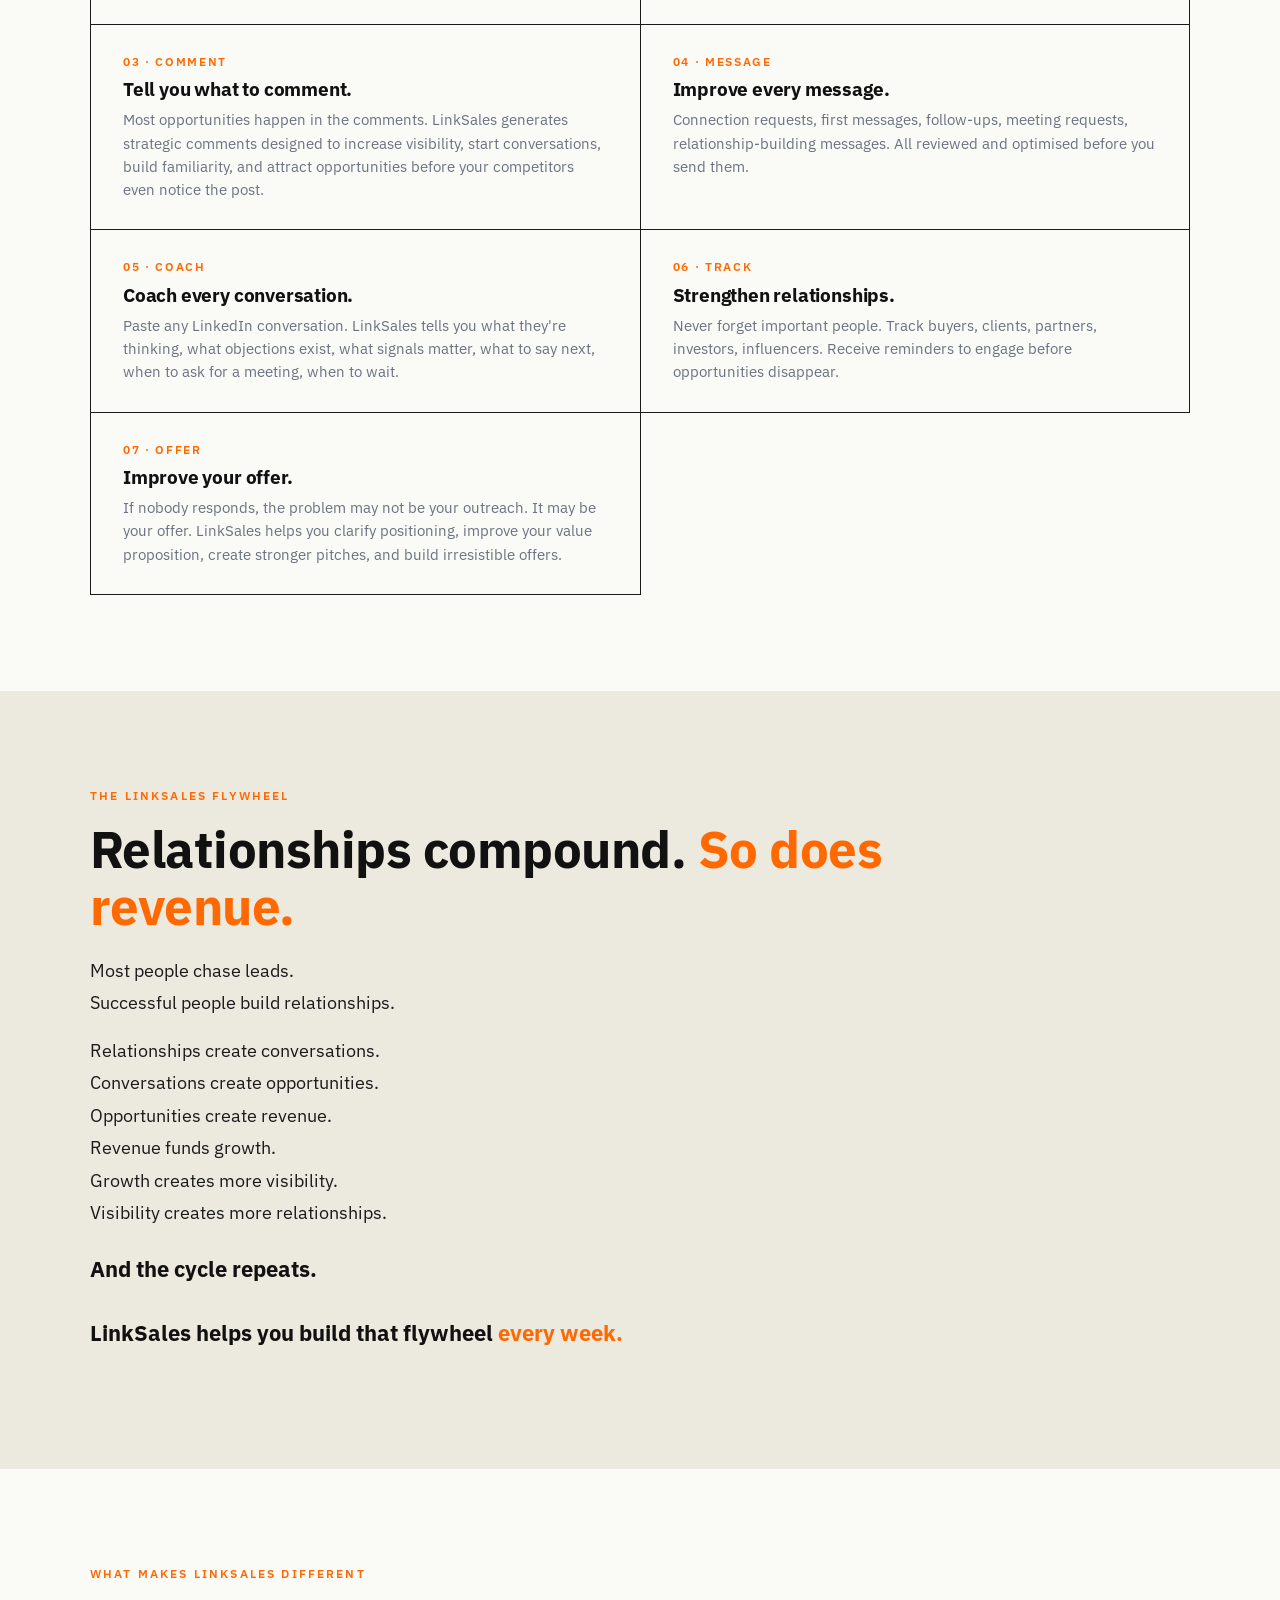
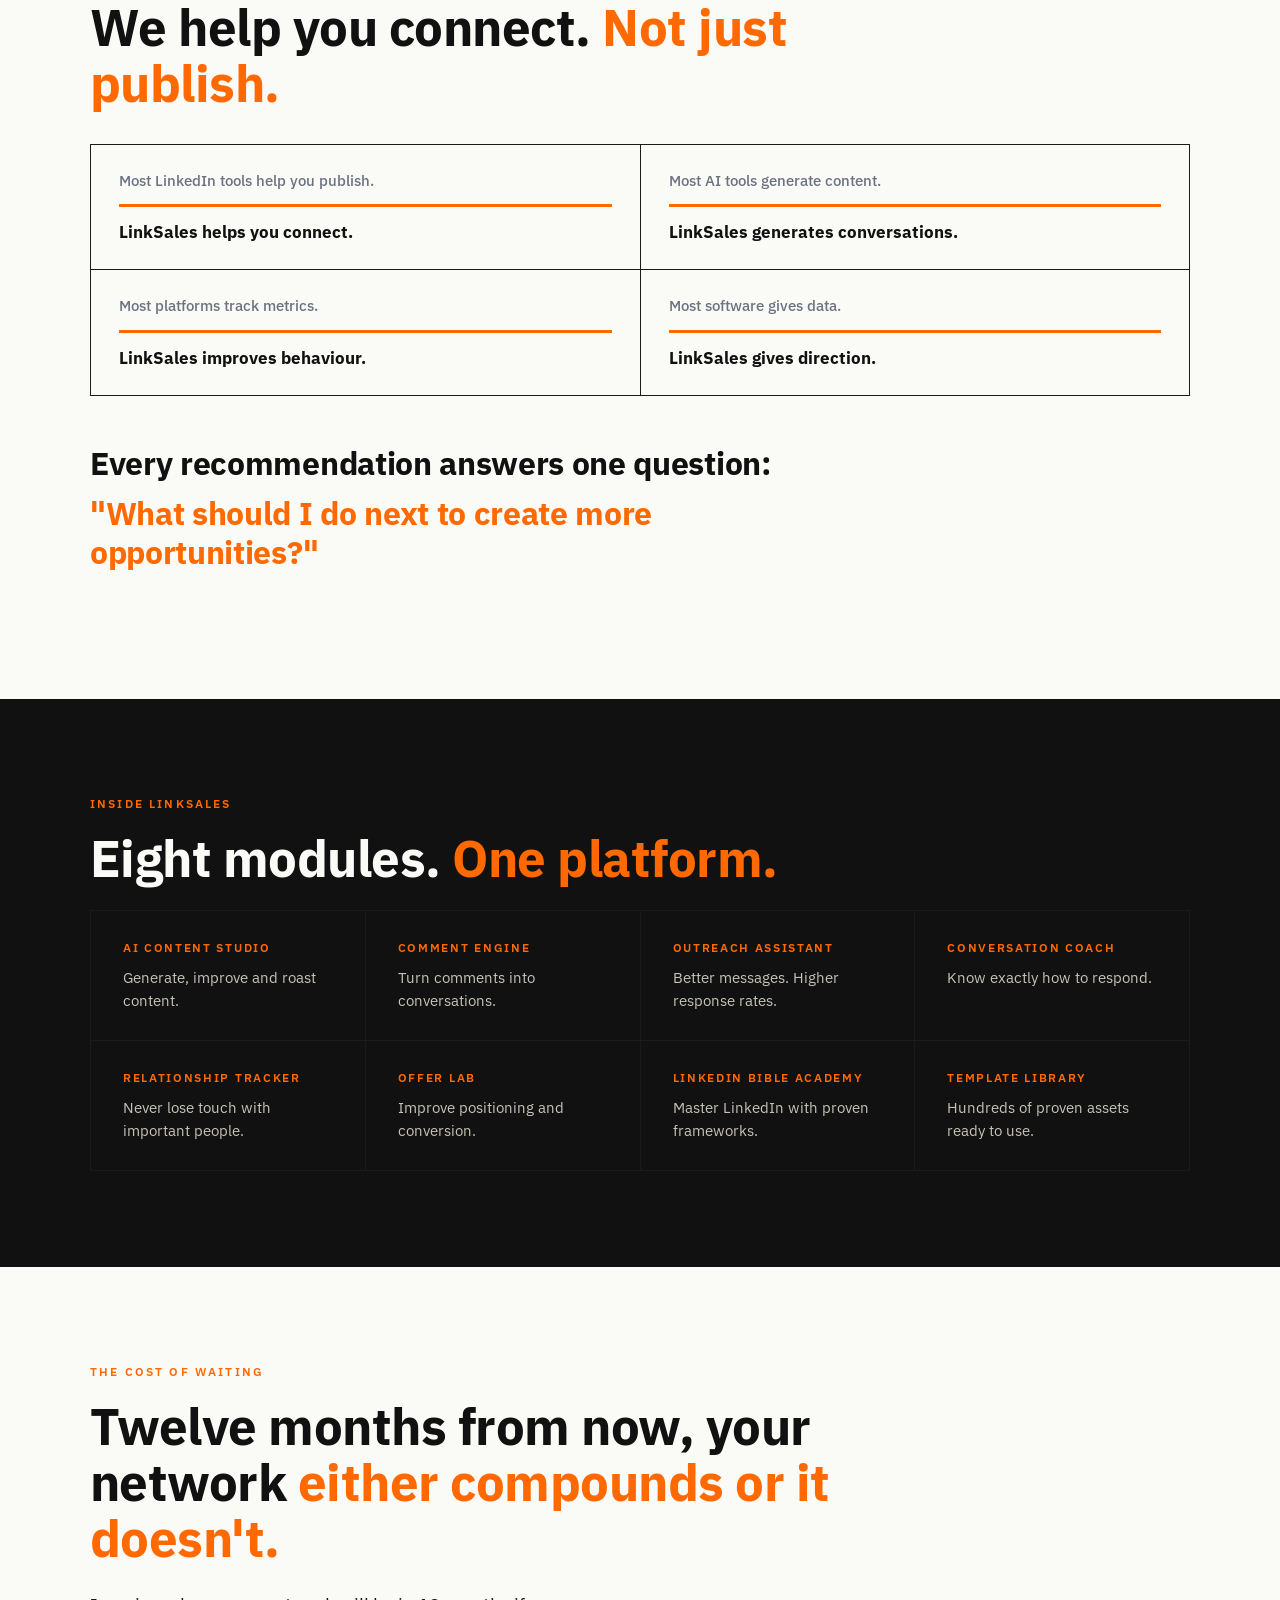
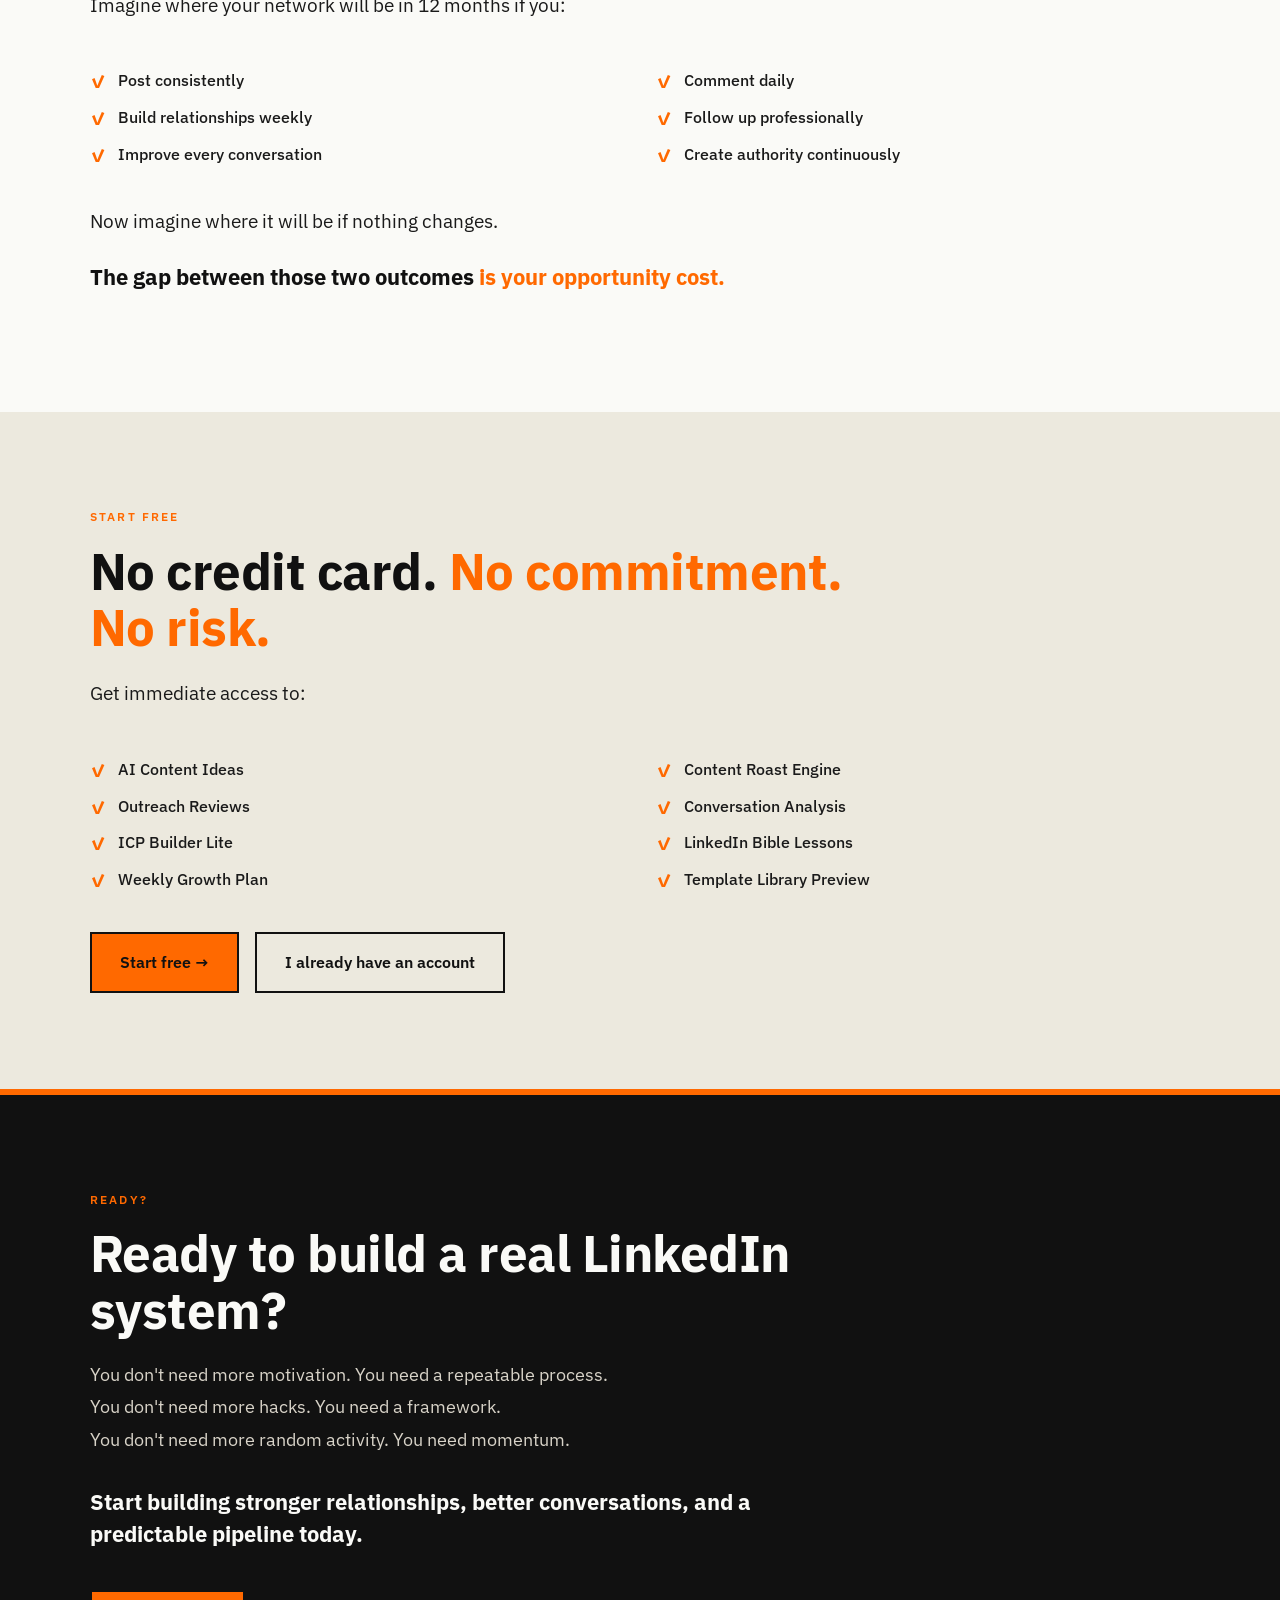
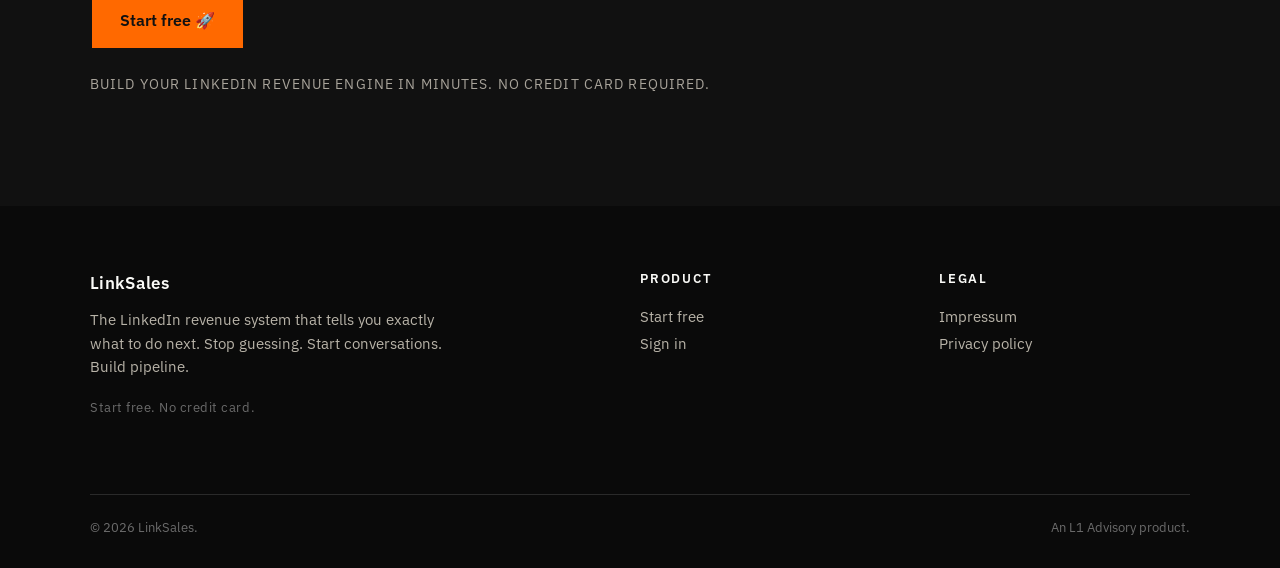
==== commit bd078bf7: "Rebrand landing copy to LinkSales + full sales-letter rewrite Landing page rewritten end-to-end with" ====
--- a/index.html
+++ b/index.html
@@ -1,9 +1,7 @@
 <!DOCTYPE html>
 <!--
-  LINKFLOW — public landing page
-  ------------------------------
-  Static single-file landing for lf.l1advisory.com. No build step. Deploy via git push → Vercel.
-  See README.md and the vault note Projects/Linkflow/Linkflow.md.
+  LINKSALES — public landing page (lf.l1advisory.com)
+  Static single-file landing. No build step. Deploy via git push → Vercel.
 -->
 <html lang="en">
 <head>
@@ -11,20 +9,20 @@
   <meta name="viewport" content="width=device-width, initial-scale=1.0">
   <meta name="robots" content="index, follow">
 
-  <title>Linkflow. The AI-powered LinkedIn operating system.</title>
-  <meta name="description" content="An AI-powered LinkedIn operating system that combines outreach, content distribution and engagement into one structured workflow. Build pipeline, activate audiences and scale your presence without switching between tools.">
+  <title>LinkSales. The LinkedIn revenue system that tells you exactly what to do next.</title>
+  <meta name="description" content="LinkSales is the LinkedIn revenue system that tells you exactly what to do next. Stop guessing. Start conversations. Build pipeline. Start free.">
 
   <link rel="canonical" href="https://lf.l1advisory.com/">
 
   <meta property="og:type" content="website">
-  <meta property="og:site_name" content="Linkflow">
-  <meta property="og:title" content="Linkflow. The AI-powered LinkedIn operating system.">
-  <meta property="og:description" content="Outreach, content distribution and engagement in one structured workflow.">
+  <meta property="og:site_name" content="LinkSales">
+  <meta property="og:title" content="LinkSales. The LinkedIn revenue system that tells you exactly what to do next.">
+  <meta property="og:description" content="Stop guessing. Start conversations. Build pipeline. Start free.">
   <meta property="og:url" content="https://lf.l1advisory.com/">
 
   <meta name="twitter:card" content="summary_large_image">
-  <meta name="twitter:title" content="Linkflow.">
-  <meta name="twitter:description" content="Outreach, content distribution and engagement in one structured workflow.">
+  <meta name="twitter:title" content="LinkSales.">
+  <meta name="twitter:description" content="The LinkedIn revenue system that tells you exactly what to do next.">
 
   <link rel="icon" type="image/png" href="https://l1advisory.com/wp-content/uploads/2025/06/logo-small-black-transparent.png">
 
@@ -37,111 +35,365 @@
 
 <header class="lf-topbar">
   <div class="lf-topbar-inner">
-    <a class="lf-topbar-brand" href="/">Link<em>flow</em></a>
+    <a class="lf-topbar-brand" href="/">Link<em>Sales</em></a>
     <nav class="lf-topbar-nav">
       <a href="/login/">Sign in</a>
-      <a href="/login/?mode=signup">Get access</a>
+      <a href="/login/?mode=signup">Start free</a>
     </nav>
   </div>
 </header>
 
 <div class="lf-page">
 
+<!-- ================================================================== -->
+<!-- HERO                                                                -->
+<!-- ================================================================== -->
 <section class="lf-section lf-hero">
   <div class="lf-wrap">
-    <div class="lf-eyebrow">AI-powered · LinkedIn OS · Early access</div>
-    <h1>Link<em>flow</em></h1>
+    <div class="lf-eyebrow">AI-powered · LinkedIn revenue system · Start free</div>
+    <h1>The LinkedIn revenue system that tells you exactly <em>what to do next.</em></h1>
     <p class="lf-lead">
-      An AI-powered LinkedIn operating system that combines outreach, content distribution
-      and engagement into one structured workflow. Build pipeline, activate audiences and
-      scale your presence without switching between tools.
+      Stop guessing. Start conversations. Build pipeline.
     </p>
     <div class="lf-hero-actions">
-      <a class="lf-btn" href="/login/?mode=signup">Get early access →</a>
+      <a class="lf-btn" href="/login/?mode=signup">Start free →</a>
       <a class="lf-btn lf-btn--ghost lf-btn--on-dark" href="/login/">Sign in</a>
     </div>
     <div class="lf-hero-meta">
-      <span>Outreach</span>
-      <span>Content distribution</span>
-      <span>Engagement</span>
-    </div>
-  </div>
-</section>
-
+      <span>No credit card</span>
+      <span>No commitment</span>
+      <span>No risk</span>
+    </div>
+  </div>
+</section>
+
+<!-- ================================================================== -->
+<!-- THE REAL REASON                                                     -->
+<!-- ================================================================== -->
 <section class="lf-section lf-light">
   <div class="lf-wrap">
-    <div class="lf-eyebrow">The premise</div>
-    <h2 class="lf-h2">One workflow for the entire LinkedIn motion. <em>Not five disconnected tools.</em></h2>
+    <div class="lf-eyebrow">The real reason</div>
+    <h2 class="lf-h2">Most people fail on LinkedIn for one reason.</h2>
+    <div class="lf-rhythm" style="max-width: 720px;">
+      <p>Not because they lack talent.</p>
+      <p>Not because they lack experience.</p>
+      <p>Not because LinkedIn doesn't work.</p>
+      <p class="lf-rhythm-strong">They don't have a system.</p>
+      <p class="lf-rhythm-pause">They post when they feel inspired.</p>
+      <p>They send messages when they remember.</p>
+      <p>They comment occasionally.</p>
+      <p>They follow up inconsistently.</p>
+      <p>And then wonder why nothing compounds.</p>
+      <p class="lf-rhythm-pause">Meanwhile, someone else is building relationships every day.</p>
+      <p>Someone else is creating authority every week.</p>
+      <p>Someone else is booking the meetings.</p>
+      <p>Someone else is winning the opportunities.</p>
+    </div>
+    <p style="font-size: clamp(28px, 4vw, 44px); font-weight: 700; color: var(--lf-black); line-height: 1.1; margin: 48px 0 0; padding-top: 32px; border-top: 4px solid var(--lf-orange); max-width: 760px; letter-spacing: -0.02em;">
+      LinkSales <span style="color: var(--lf-orange);">changes that.</span>
+    </p>
+  </div>
+</section>
+
+<!-- ================================================================== -->
+<!-- WHY WE EXIST                                                        -->
+<!-- ================================================================== -->
+<section class="lf-section lf-sand">
+  <div class="lf-wrap">
+    <div class="lf-eyebrow">Why we exist</div>
+    <h2 class="lf-h2">We believe relationships <em>change businesses.</em></h2>
+    <div class="lf-rhythm" style="max-width: 720px;">
+      <p>People don't buy because of algorithms.</p>
+      <p>People buy because of trust.</p>
+      <p>Trust comes from familiarity.</p>
+      <p>Familiarity comes from repeated interaction.</p>
+      <p>And repeated interaction only happens when you have a system.</p>
+      <p class="lf-rhythm-pause">That's why LinkSales exists. To help ambitious professionals consistently show up, build relationships, create conversations, and generate opportunities through LinkedIn.</p>
+      <p class="lf-rhythm-pause">Not through hacks. Not through spam. Not through automation tricks.</p>
+      <p class="lf-rhythm-strong">Through genuine, systematic relationship building at scale.</p>
+    </div>
+  </div>
+</section>
+
+<!-- ================================================================== -->
+<!-- THE BIG PROBLEM                                                     -->
+<!-- ================================================================== -->
+<section class="lf-section lf-light">
+  <div class="lf-wrap">
+    <div class="lf-eyebrow">The big problem</div>
+    <h2 class="lf-h2">LinkedIn isn't hard. <em>It's just easy to ignore.</em></h2>
+    <p class="lf-intro">You already know what works.</p>
+    <ul class="lf-check">
+      <li>Create content</li>
+      <li>Comment regularly</li>
+      <li>Reach out to people</li>
+      <li>Follow up</li>
+      <li>Build relationships</li>
+      <li>Stay consistent</li>
+    </ul>
+
+    <p style="margin-top: 48px; font-size: 22px; font-weight: 600; color: var(--lf-black);">The problem? You don't know:</p>
+    <div class="lf-bgrid lf-bgrid--3" style="margin-top: 16px;">
+      <div><h3>Who to engage with</h3></div>
+      <div><h3>What to say</h3></div>
+      <div><h3>What to post</h3></div>
+      <div><h3>How to respond</h3></div>
+      <div><h3>When to follow up</h3></div>
+      <div><h3>How to position your offer</h3></div>
+      <div><h3>Which conversations matter</h3></div>
+    </div>
+
+    <p style="margin-top: 40px; font-size: 19px; color: var(--lf-muted); max-width: 720px;">
+      So every week starts from zero. Again. And again. And again.
+    </p>
+  </div>
+</section>
+
+<!-- ================================================================== -->
+<!-- INTRODUCING LINKSALES                                               -->
+<!-- ================================================================== -->
+<section class="lf-section lf-dark">
+  <div class="lf-wrap">
+    <div class="lf-eyebrow">Introducing LinkSales</div>
+    <h2 class="lf-h2">Your personal <em>LinkedIn revenue companion.</em></h2>
+    <p class="lf-intro" style="color:#e8e4d8;">Imagine having:</p>
+    <div class="lf-bgrid lf-bgrid--3 lf-bgrid--dark">
+      <div><h3>A LinkedIn strategist.</h3></div>
+      <div><h3>A content coach.</h3></div>
+      <div><h3>A sales mentor.</h3></div>
+      <div><h3>A networking advisor.</h3></div>
+      <div><h3>A relationship manager.</h3></div>
+      <div><h3>A copywriter.</h3></div>
+      <div><h3>A positioning consultant.</h3></div>
+    </div>
+    <p style="margin-top: 40px; font-size: 22px; font-weight: 700; color: var(--lf-cream); letter-spacing: -0.01em;">
+      Available 24/7. Inside one platform. <span style="color: var(--lf-orange);">That's LinkSales.</span>
+    </p>
+  </div>
+</section>
+
+<!-- ================================================================== -->
+<!-- WHAT LINKSALES DOES                                                 -->
+<!-- ================================================================== -->
+<section class="lf-section lf-light">
+  <div class="lf-wrap">
+    <div class="lf-eyebrow">What LinkSales does</div>
+    <h2 class="lf-h2">Seven jobs. <em>One operating system.</em></h2>
     <p class="lf-intro">
-      Most teams glue together a CRM, a scheduler, a scraper and a DM tool. Linkflow runs all three
-      jobs in one place. Outreach feeds content. Content feeds engagement. Engagement feeds pipeline.
-    </p>
-    <p style="font-size: clamp(28px, 4vw, 44px); font-weight: 700; color: var(--lf-black); line-height: 1.1; margin: 40px 0 0; padding-top: 32px; border-top: 4px solid var(--lf-orange); max-width: 760px; letter-spacing: -0.02em;">
-      LinkedIn rewards consistency. <span style="color: var(--lf-orange);">Linkflow makes it cheap.</span>
-    </p>
-  </div>
-</section>
-
+      Built for professionals who already know LinkedIn drives pipeline, and want to stop
+      babysitting it manually.
+    </p>
+    <div class="lf-bgrid lf-bgrid--2">
+      <div>
+        <div class="lf-cell-label">01 · Find</div>
+        <h3>Find the right people.</h3>
+        <p>Build your Ideal Customer Profile. Discover who matters. Understand what they care about. Know exactly who to engage with next.</p>
+      </div>
+      <div>
+        <div class="lf-cell-label">02 · Post</div>
+        <h3>Tell you what to post.</h3>
+        <p>Never stare at a blank screen again. Authority posts, founder stories, case studies, opinion posts, framework posts, industry insights. Built specifically for your audience.</p>
+      </div>
+      <div>
+        <div class="lf-cell-label">03 · Comment</div>
+        <h3>Tell you what to comment.</h3>
+        <p>Most opportunities happen in the comments. LinkSales generates strategic comments designed to increase visibility, start conversations, build familiarity, and attract opportunities before your competitors even notice the post.</p>
+      </div>
+      <div>
+        <div class="lf-cell-label">04 · Message</div>
+        <h3>Improve every message.</h3>
+        <p>Connection requests, first messages, follow-ups, meeting requests, relationship-building messages. All reviewed and optimised before you send them.</p>
+      </div>
+      <div>
+        <div class="lf-cell-label">05 · Coach</div>
+        <h3>Coach every conversation.</h3>
+        <p>Paste any LinkedIn conversation. LinkSales tells you what they're thinking, what objections exist, what signals matter, what to say next, when to ask for a meeting, when to wait.</p>
+      </div>
+      <div>
+        <div class="lf-cell-label">06 · Track</div>
+        <h3>Strengthen relationships.</h3>
+        <p>Never forget important people. Track buyers, clients, partners, investors, influencers. Receive reminders to engage before opportunities disappear.</p>
+      </div>
+      <div>
+        <div class="lf-cell-label">07 · Offer</div>
+        <h3>Improve your offer.</h3>
+        <p>If nobody responds, the problem may not be your outreach. It may be your offer. LinkSales helps you clarify positioning, improve your value proposition, create stronger pitches, and build irresistible offers.</p>
+      </div>
+    </div>
+  </div>
+</section>
+
+<!-- ================================================================== -->
+<!-- THE FLYWHEEL                                                        -->
+<!-- ================================================================== -->
 <section class="lf-section lf-sand">
   <div class="lf-wrap">
-    <div class="lf-eyebrow">What's inside</div>
-    <h2 class="lf-h2">Three pillars. <em>One operating system.</em></h2>
-    <p class="lf-intro">
-      Built for founders and B2B teams who already know LinkedIn drives pipeline, and want to stop
-      babysitting it manually.
-    </p>
-    <div class="lf-pillars">
-      <div class="lf-pillar">
-        <div class="lf-pillar-label">Outreach</div>
-        <h3>Targeted, personal, at scale.</h3>
-        <p>Identify the right accounts, draft messages that sound like you, sequence follow-ups, and route hot replies into your pipeline. No spam, no copy-paste templates.</p>
-      </div>
-      <div class="lf-pillar">
-        <div class="lf-pillar-label">Content</div>
-        <h3>Distribution that compounds.</h3>
-        <p>Plan posts around the themes your ICP actually cares about. Draft with AI in your voice. Schedule, distribute, and track what drives real conversation.</p>
-      </div>
-      <div class="lf-pillar">
-        <div class="lf-pillar-label">Engagement</div>
-        <h3>Be present where it matters.</h3>
-        <p>Surface the posts from your network worth engaging with. Reply with substance, build relationships before the pitch, and stay top-of-mind without doom-scrolling.</p>
-      </div>
-    </div>
-  </div>
-</section>
-
+    <div class="lf-eyebrow">The LinkSales flywheel</div>
+    <h2 class="lf-h2">Relationships compound. <em>So does revenue.</em></h2>
+    <div class="lf-rhythm" style="max-width: 720px;">
+      <p>Most people chase leads.</p>
+      <p>Successful people build relationships.</p>
+      <p class="lf-rhythm-pause">Relationships create conversations.</p>
+      <p>Conversations create opportunities.</p>
+      <p>Opportunities create revenue.</p>
+      <p>Revenue funds growth.</p>
+      <p>Growth creates more visibility.</p>
+      <p>Visibility creates more relationships.</p>
+      <p class="lf-rhythm-strong">And the cycle repeats.</p>
+    </div>
+    <p style="margin-top: 32px; font-size: 22px; font-weight: 700; color: var(--lf-black); max-width: 720px;">
+      LinkSales helps you build that flywheel <span style="color: var(--lf-orange);">every week.</span>
+    </p>
+  </div>
+</section>
+
+<!-- ================================================================== -->
+<!-- WHAT MAKES LINKSALES DIFFERENT                                      -->
+<!-- ================================================================== -->
+<section class="lf-section lf-light">
+  <div class="lf-wrap">
+    <div class="lf-eyebrow">What makes LinkSales different</div>
+    <h2 class="lf-h2">We help you connect. <em>Not just publish.</em></h2>
+    <div class="lf-vs">
+      <div>
+        <div class="lf-vs-from">Most LinkedIn tools help you publish.</div>
+        <div class="lf-vs-to">LinkSales helps you connect.</div>
+      </div>
+      <div>
+        <div class="lf-vs-from">Most AI tools generate content.</div>
+        <div class="lf-vs-to">LinkSales generates conversations.</div>
+      </div>
+      <div>
+        <div class="lf-vs-from">Most platforms track metrics.</div>
+        <div class="lf-vs-to">LinkSales improves behaviour.</div>
+      </div>
+      <div>
+        <div class="lf-vs-from">Most software gives data.</div>
+        <div class="lf-vs-to">LinkSales gives direction.</div>
+      </div>
+    </div>
+    <p style="margin-top: 48px; font-size: clamp(22px, 3vw, 32px); font-weight: 700; color: var(--lf-black); line-height: 1.2; max-width: 760px; letter-spacing: -0.01em;">
+      Every recommendation answers one question:
+      <span style="color: var(--lf-orange); display: block; margin-top: 12px;">"What should I do next to create more opportunities?"</span>
+    </p>
+  </div>
+</section>
+
+<!-- ================================================================== -->
+<!-- INSIDE LINKSALES                                                    -->
+<!-- ================================================================== -->
 <section class="lf-section lf-dark">
   <div class="lf-wrap">
-    <div class="lf-eyebrow">Who it's for</div>
-    <h2 class="lf-h2">Built for operators who sell on LinkedIn.</h2>
-    <p class="lf-intro" style="color:#e8e4d8;">
-      Founders, consultants, GTM teams, and B2B sellers who treat LinkedIn as a serious channel.
-      Not a hobby, not a personal-brand sandbox.
-    </p>
-  </div>
-</section>
-
-<section class="lf-section lf-light" id="access">
-  <div class="lf-wrap">
-    <div class="lf-eyebrow">Early access</div>
-    <h2 class="lf-h2">Get an account. <em>Shape what we build.</em></h2>
-    <p class="lf-intro">
-      Linkflow is in early access. Create your account in 30 seconds, kick the tires, and tell us
-      what's missing. The first builds ship with founders in the loop.
-    </p>
-    <div class="lf-hero-actions">
-      <a class="lf-btn" href="/login/?mode=signup">Create your account →</a>
-      <a class="lf-btn lf-btn--ghost" href="/login/">I already have one</a>
-    </div>
-  </div>
-</section>
-
-<section class="lf-section lf-dark" style="padding: 64px 24px; text-align: center; border-top: 6px solid var(--lf-orange);">
-  <div class="lf-wrap">
-    <h2 style="color: var(--lf-cream); font-size: clamp(28px, 4vw, 44px); font-weight: 700; line-height: 1.15; margin: 0 auto; max-width: 880px; letter-spacing: -0.01em;">
-      LinkedIn done well is a pipeline machine.<br>
-      <span style="color: var(--lf-orange);">Linkflow runs the machine.</span>
-    </h2>
+    <div class="lf-eyebrow">Inside LinkSales</div>
+    <h2 class="lf-h2">Eight modules. <em>One platform.</em></h2>
+    <div class="lf-bgrid lf-bgrid--4 lf-bgrid--dark">
+      <div>
+        <div class="lf-cell-label">AI Content Studio</div>
+        <p>Generate, improve and roast content.</p>
+      </div>
+      <div>
+        <div class="lf-cell-label">Comment Engine</div>
+        <p>Turn comments into conversations.</p>
+      </div>
+      <div>
+        <div class="lf-cell-label">Outreach Assistant</div>
+        <p>Better messages. Higher response rates.</p>
+      </div>
+      <div>
+        <div class="lf-cell-label">Conversation Coach</div>
+        <p>Know exactly how to respond.</p>
+      </div>
+      <div>
+        <div class="lf-cell-label">Relationship Tracker</div>
+        <p>Never lose touch with important people.</p>
+      </div>
+      <div>
+        <div class="lf-cell-label">Offer Lab</div>
+        <p>Improve positioning and conversion.</p>
+      </div>
+      <div>
+        <div class="lf-cell-label">LinkedIn Bible Academy</div>
+        <p>Master LinkedIn with proven frameworks.</p>
+      </div>
+      <div>
+        <div class="lf-cell-label">Template Library</div>
+        <p>Hundreds of proven assets ready to use.</p>
+      </div>
+    </div>
+  </div>
+</section>
+
+<!-- ================================================================== -->
+<!-- COST OF WAITING                                                     -->
+<!-- ================================================================== -->
+<section class="lf-section lf-light">
+  <div class="lf-wrap">
+    <div class="lf-eyebrow">The cost of waiting</div>
+    <h2 class="lf-h2">Twelve months from now, your network <em>either compounds or it doesn't.</em></h2>
+    <p class="lf-intro">Imagine where your network will be in 12 months if you:</p>
+    <ul class="lf-check">
+      <li>Post consistently</li>
+      <li>Comment daily</li>
+      <li>Build relationships weekly</li>
+      <li>Follow up professionally</li>
+      <li>Improve every conversation</li>
+      <li>Create authority continuously</li>
+    </ul>
+    <p style="margin-top: 40px; font-size: 19px; max-width: 720px;">
+      Now imagine where it will be if nothing changes.
+    </p>
+    <p style="margin-top: 24px; font-size: 22px; font-weight: 700; color: var(--lf-black); max-width: 720px;">
+      The gap between those two outcomes <span style="color: var(--lf-orange);">is your opportunity cost.</span>
+    </p>
+  </div>
+</section>
+
+<!-- ================================================================== -->
+<!-- START FREE                                                          -->
+<!-- ================================================================== -->
+<section class="lf-section lf-sand" id="access">
+  <div class="lf-wrap">
+    <div class="lf-eyebrow">Start free</div>
+    <h2 class="lf-h2">No credit card. <em>No commitment. No risk.</em></h2>
+    <p class="lf-intro">Get immediate access to:</p>
+    <ul class="lf-check">
+      <li>AI Content Ideas</li>
+      <li>Content Roast Engine</li>
+      <li>Outreach Reviews</li>
+      <li>Conversation Analysis</li>
+      <li>ICP Builder Lite</li>
+      <li>LinkedIn Bible Lessons</li>
+      <li>Weekly Growth Plan</li>
+      <li>Template Library Preview</li>
+    </ul>
+    <div class="lf-hero-actions" style="margin-top: 40px;">
+      <a class="lf-btn" href="/login/?mode=signup">Start free →</a>
+      <a class="lf-btn lf-btn--ghost" href="/login/">I already have an account</a>
+    </div>
+  </div>
+</section>
+
+<!-- ================================================================== -->
+<!-- FINAL CTA                                                           -->
+<!-- ================================================================== -->
+<section class="lf-section lf-dark" style="border-top: 6px solid var(--lf-orange);">
+  <div class="lf-wrap">
+    <div class="lf-eyebrow">Ready?</div>
+    <h2 class="lf-h2">Ready to build a real LinkedIn system?</h2>
+    <div class="lf-rhythm" style="max-width: 720px;">
+      <p>You don't need more motivation. You need a repeatable process.</p>
+      <p>You don't need more hacks. You need a framework.</p>
+      <p>You don't need more random activity. You need momentum.</p>
+      <p class="lf-rhythm-strong" style="margin-top: 1.5em;">
+        Start building stronger relationships, better conversations, and a predictable pipeline today.
+      </p>
+    </div>
+    <div class="lf-hero-actions" style="margin-top: 40px;">
+      <a class="lf-btn" href="/login/?mode=signup">Start free 🚀</a>
+    </div>
+    <p style="margin-top: 24px; font-size: 14px; color: #a8a39a; letter-spacing: .08em; text-transform: uppercase;">
+      Build your LinkedIn revenue engine in minutes. No credit card required.
+    </p>
   </div>
 </section>
 
@@ -151,16 +403,16 @@
 <footer class="lf-footer">
   <div class="lf-footer-cols">
     <div class="lf-footer-col">
-      <p style="margin-bottom: 12px; color: #fafaf7; font-weight: 600; letter-spacing: .02em; font-size: 17px;">Linkflow</p>
+      <p style="margin-bottom: 12px; color: #fafaf7; font-weight: 600; letter-spacing: .02em; font-size: 17px;">LinkSales</p>
       <p>
-        An AI-powered LinkedIn operating system. Outreach, content distribution and engagement in
-        one structured workflow.
+        The LinkedIn revenue system that tells you exactly what to do next.
+        Stop guessing. Start conversations. Build pipeline.
       </p>
-      <p style="margin-top: 16px; font-size: 13px; color: #6b6b6b; letter-spacing: .04em;">Early access. By signup.</p>
+      <p style="margin-top: 16px; font-size: 13px; color: #6b6b6b; letter-spacing: .04em;">Start free. No credit card.</p>
     </div>
     <div class="lf-footer-col">
       <h4>Product</h4>
-      <a href="/login/?mode=signup">Get access</a>
+      <a href="/login/?mode=signup">Start free</a>
       <a href="/login/">Sign in</a>
     </div>
     <div class="lf-footer-col">
@@ -170,7 +422,7 @@
     </div>
   </div>
   <div class="lf-footer-bottom">
-    <span>© 2026 Linkflow.</span>
+    <span>© 2026 LinkSales.</span>
     <span>An L1 Advisory product.</span>
   </div>
 </footer>
--- a/assets/styles.css
+++ b/assets/styles.css
@@ -219,6 +219,123 @@
   .lf-page .lf-pillars { grid-template-columns: 1fr; }
 }
 
+/* --- Bordered grid (variable column count) ------------------------------- */
+.lf-page .lf-bgrid {
+  display: grid;
+  gap: 0;
+  border-top: 1px solid var(--lf-line);
+  border-left: 1px solid var(--lf-line);
+}
+.lf-page .lf-bgrid > div {
+  border-right: 1px solid var(--lf-line);
+  border-bottom: 1px solid var(--lf-line);
+  padding: 28px 32px;
+  background: var(--lf-cream);
+}
+.lf-page .lf-bgrid--2 { grid-template-columns: repeat(2, 1fr); }
+.lf-page .lf-bgrid--3 { grid-template-columns: repeat(3, 1fr); }
+.lf-page .lf-bgrid--4 { grid-template-columns: repeat(4, 1fr); }
+.lf-page .lf-bgrid .lf-cell-label {
+  font-size: 12px; font-weight: 600;
+  letter-spacing: .14em; text-transform: uppercase;
+  color: var(--lf-orange); margin-bottom: 8px;
+}
+.lf-page .lf-bgrid h3 {
+  font-size: 19px; margin: 0 0 8px; font-weight: 700;
+}
+.lf-page .lf-bgrid p {
+  margin: 0; color: var(--lf-muted); font-size: 15px; line-height: 1.55;
+}
+.lf-page .lf-bgrid--dark > div { background: transparent; }
+.lf-page .lf-bgrid--dark h3 { color: var(--lf-cream); }
+.lf-page .lf-bgrid--dark p { color: #c8c3b8; }
+@media (max-width: 1000px) {
+  .lf-page .lf-bgrid--4 { grid-template-columns: repeat(2, 1fr); }
+  .lf-page .lf-bgrid--3 { grid-template-columns: repeat(2, 1fr); }
+}
+@media (max-width: 600px) {
+  .lf-page .lf-bgrid--2,
+  .lf-page .lf-bgrid--3,
+  .lf-page .lf-bgrid--4 { grid-template-columns: 1fr; }
+}
+
+/* --- Rhythmic text block (line-by-line cadence) ------------------------- */
+.lf-page .lf-rhythm p {
+  margin: 0 0 .35em;
+  font-size: 18px;
+  line-height: 1.45;
+}
+.lf-page .lf-rhythm p.lf-rhythm-pause {
+  margin-top: 1.2em;
+}
+.lf-page .lf-rhythm p.lf-rhythm-strong {
+  font-weight: 700;
+  color: var(--lf-black);
+  font-size: 22px;
+  margin-top: 1.2em;
+}
+.lf-page .lf-dark .lf-rhythm p { color: #d8d3c8; }
+.lf-page .lf-dark .lf-rhythm p.lf-rhythm-strong { color: var(--lf-cream); }
+
+/* --- Checklist with checkmark glyph ------------------------------------- */
+.lf-page .lf-check {
+  list-style: none;
+  padding: 0;
+  margin: 24px 0 0;
+  display: grid;
+  grid-template-columns: repeat(2, 1fr);
+  gap: 12px 32px;
+}
+.lf-page .lf-check li {
+  position: relative;
+  padding-left: 28px;
+  font-size: 16px;
+  font-weight: 500;
+}
+.lf-page .lf-check li::before {
+  content: '✓';
+  position: absolute;
+  left: 0; top: 0;
+  color: var(--lf-orange);
+  font-weight: 700;
+  font-size: 18px;
+}
+@media (max-width: 600px) {
+  .lf-page .lf-check { grid-template-columns: 1fr; }
+}
+
+/* --- Contrast pair (two-side comparison block) -------------------------- */
+.lf-page .lf-vs {
+  display: grid;
+  grid-template-columns: 1fr 1fr;
+  gap: 0;
+  margin-top: 32px;
+  border-top: 1px solid var(--lf-line);
+  border-left: 1px solid var(--lf-line);
+}
+.lf-page .lf-vs > div {
+  padding: 24px 28px;
+  border-right: 1px solid var(--lf-line);
+  border-bottom: 1px solid var(--lf-line);
+  background: var(--lf-cream);
+}
+.lf-page .lf-vs .lf-vs-from {
+  color: var(--lf-muted);
+  font-size: 15px;
+  font-weight: 500;
+}
+.lf-page .lf-vs .lf-vs-to {
+  color: var(--lf-black);
+  font-size: 17px;
+  font-weight: 700;
+  border-top: 3px solid var(--lf-orange);
+  margin-top: 12px;
+  padding-top: 12px;
+}
+@media (max-width: 700px) {
+  .lf-page .lf-vs { grid-template-columns: 1fr; }
+}
+
 /* --- Dashboard module cards (used inside /app/) -------------------------- */
 .lf-page .lf-modules {
   display: grid;
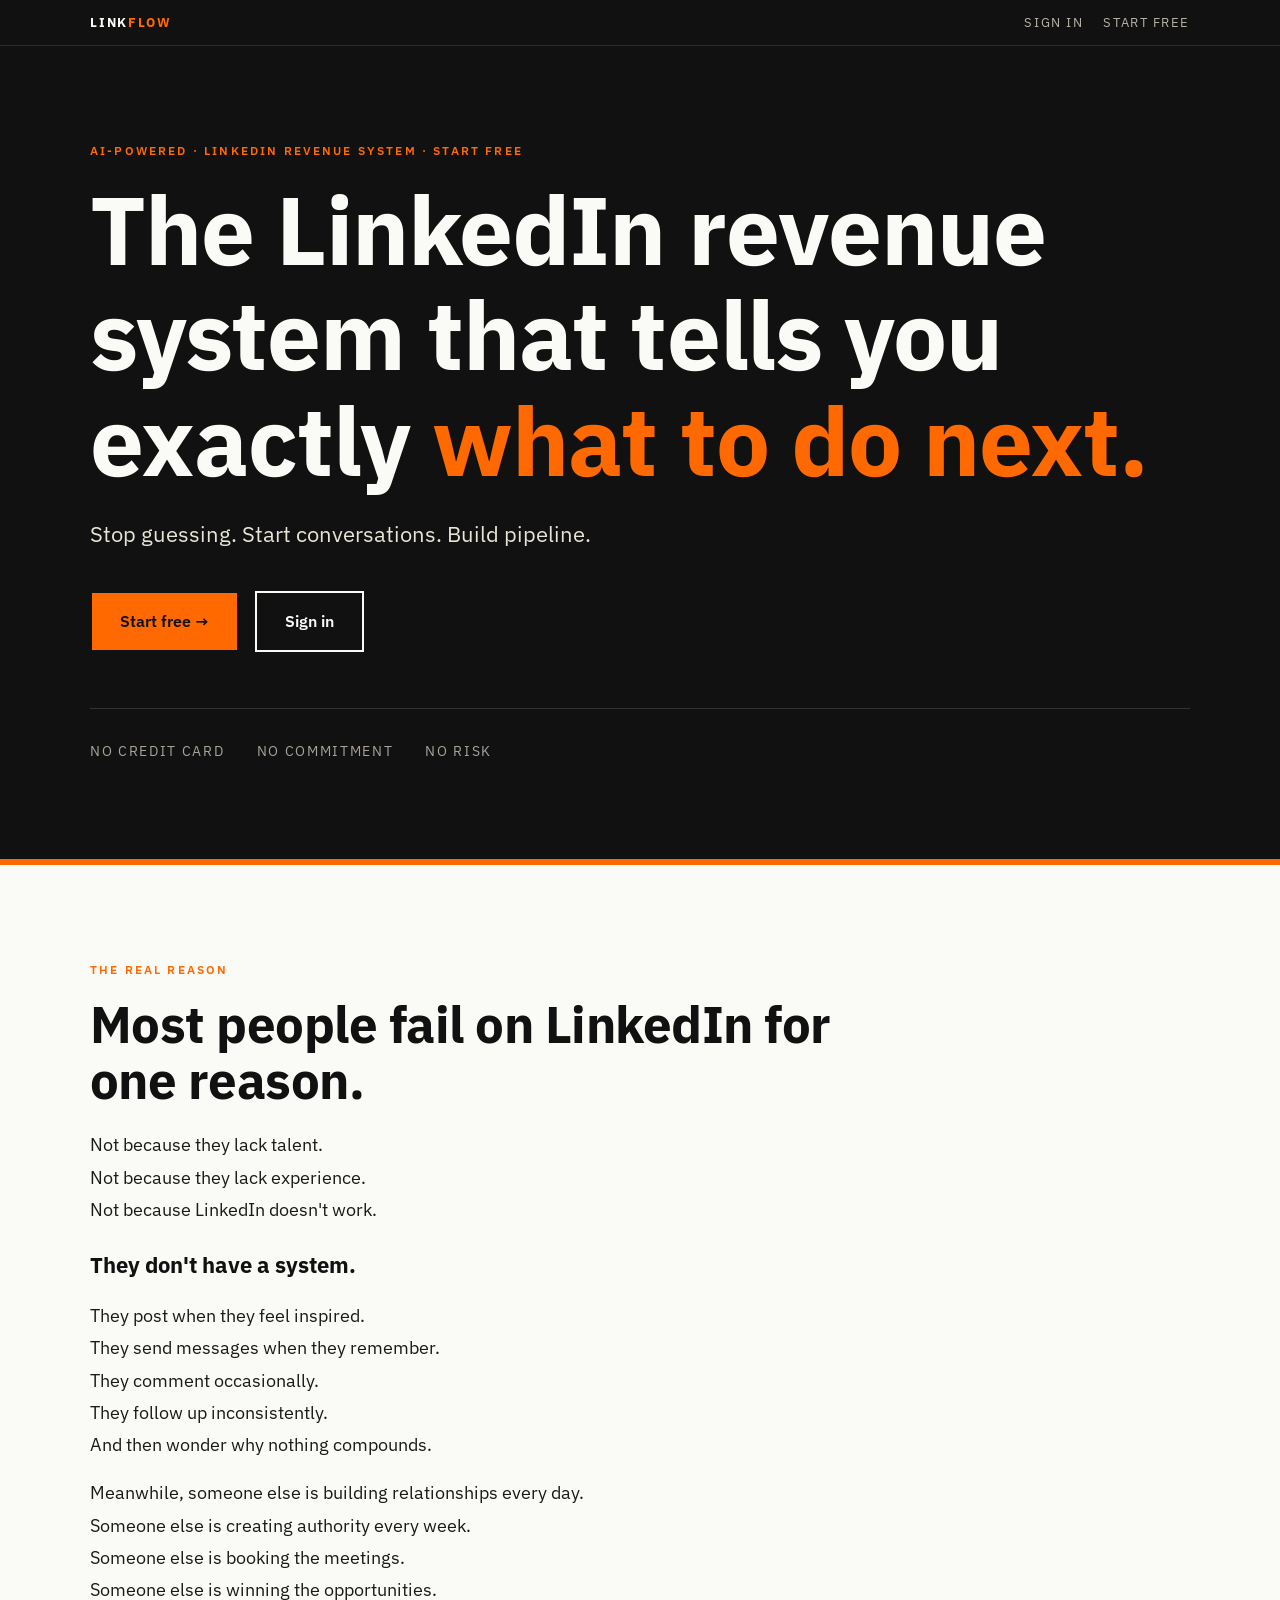
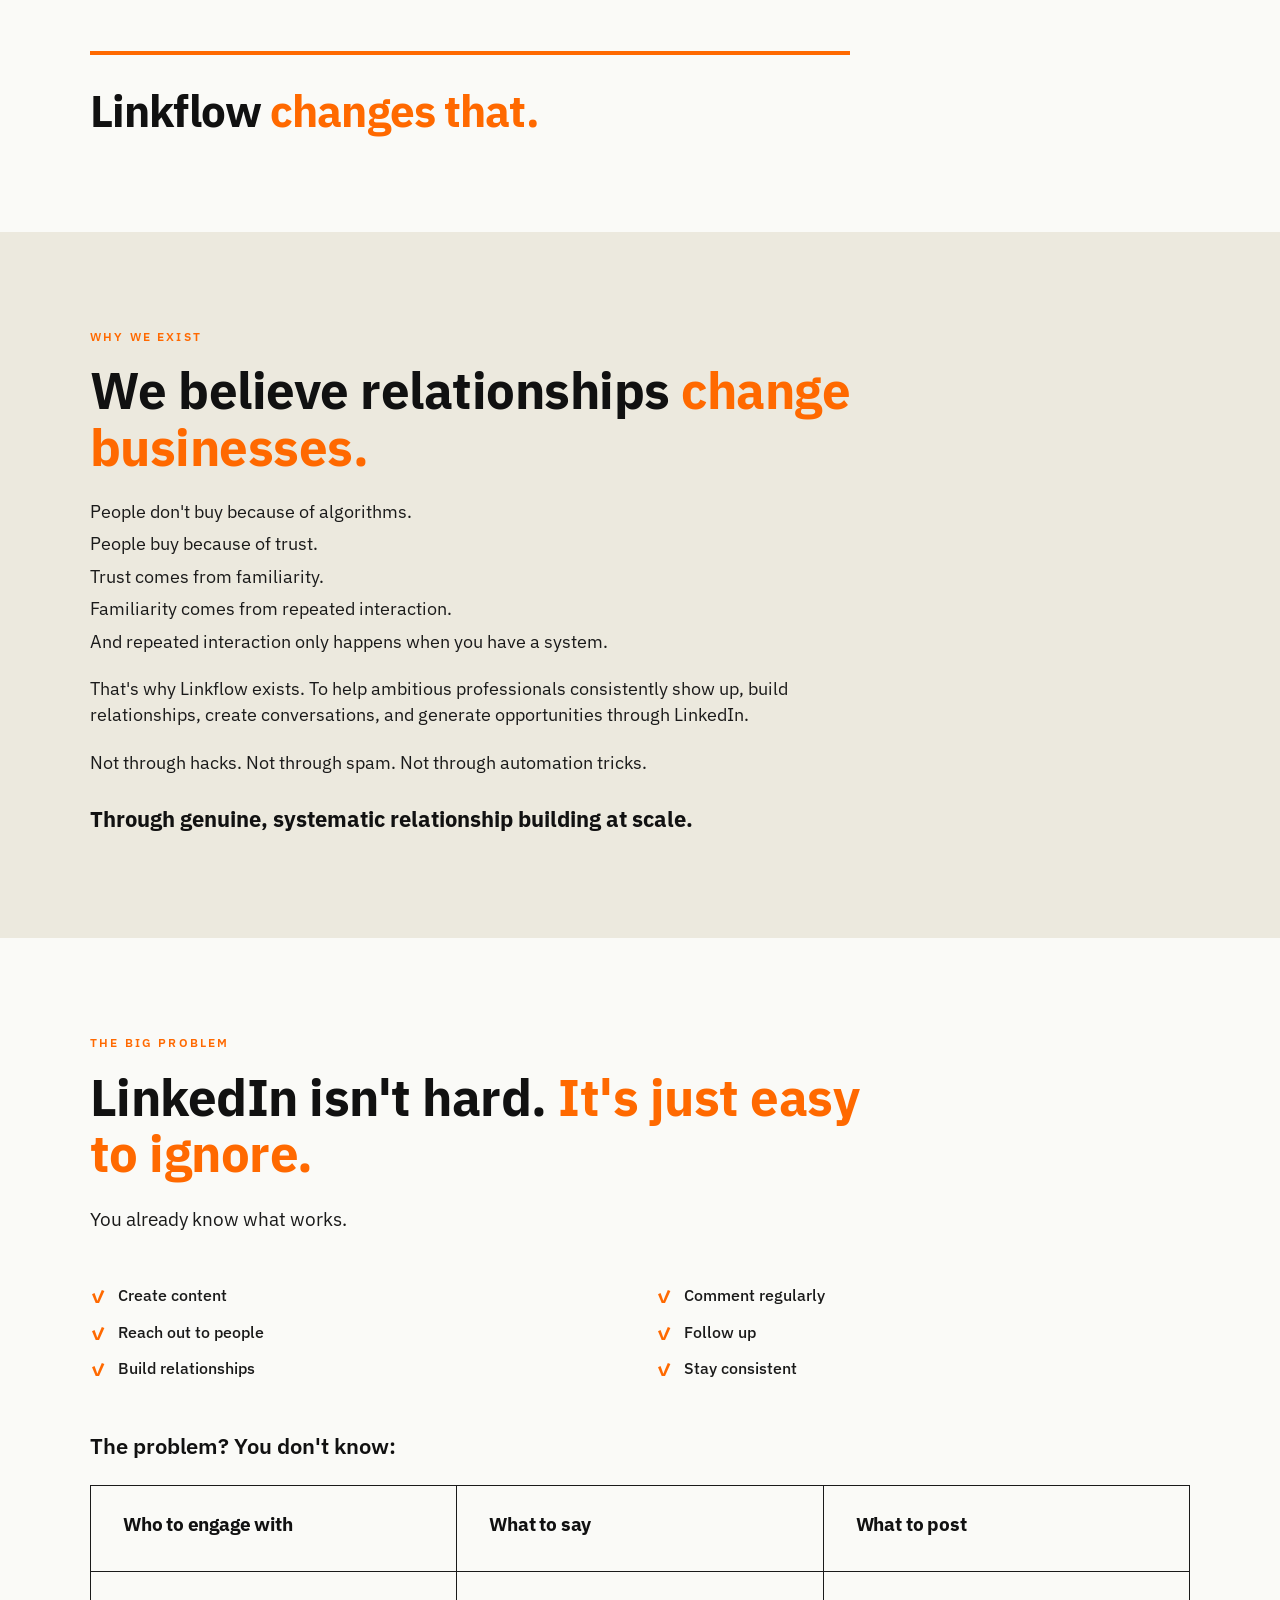
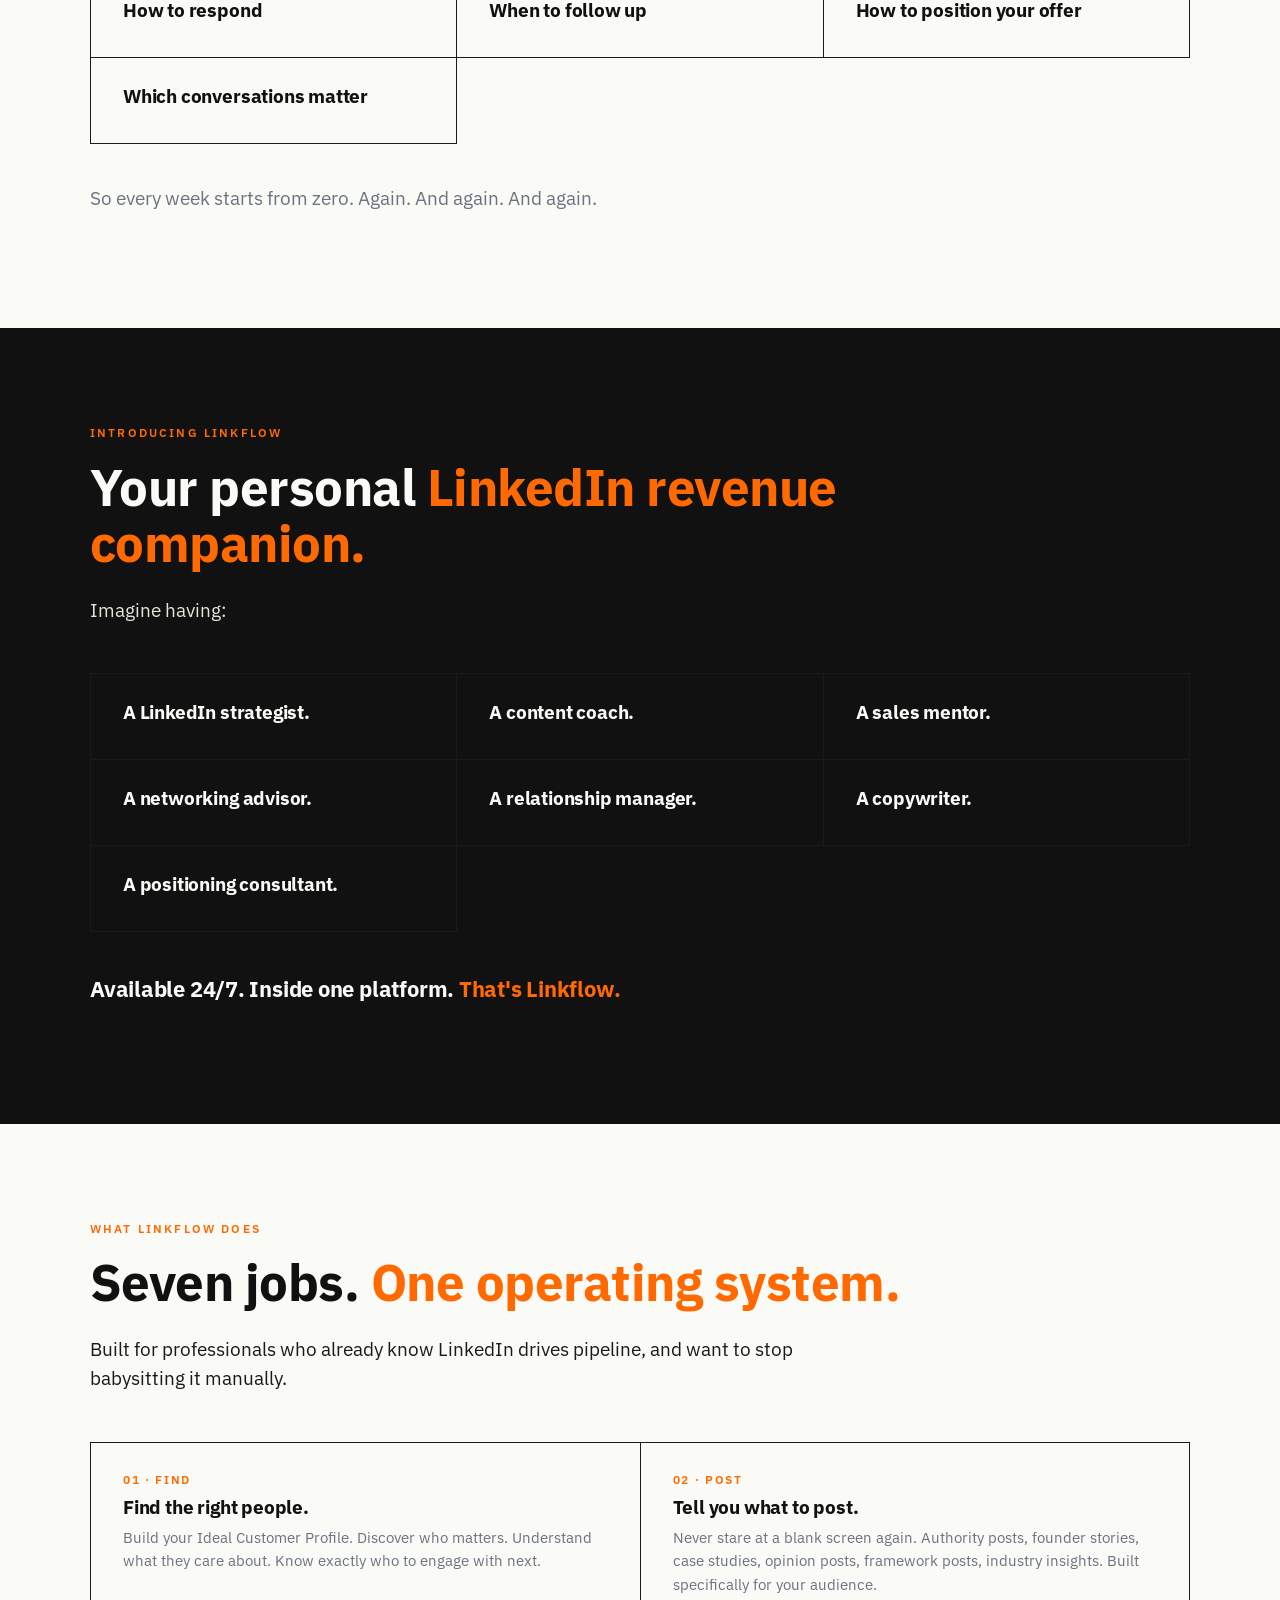
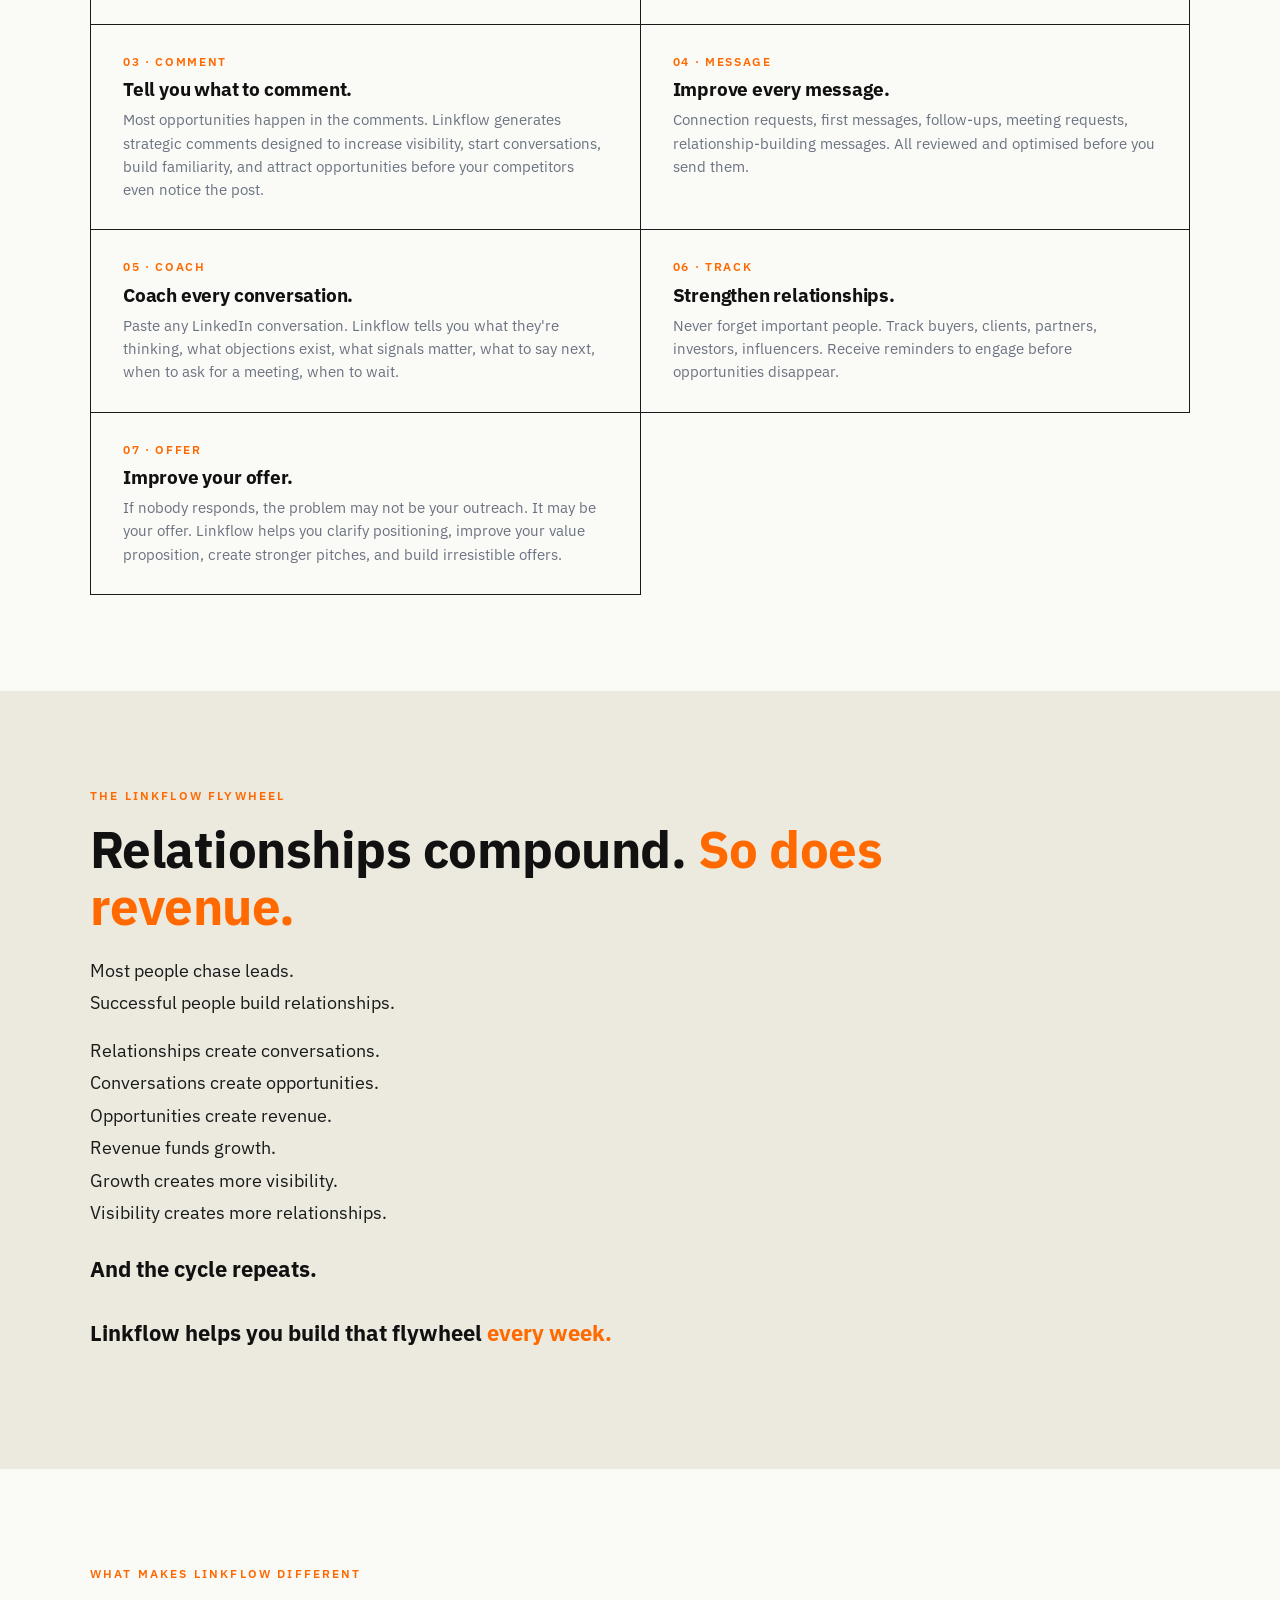
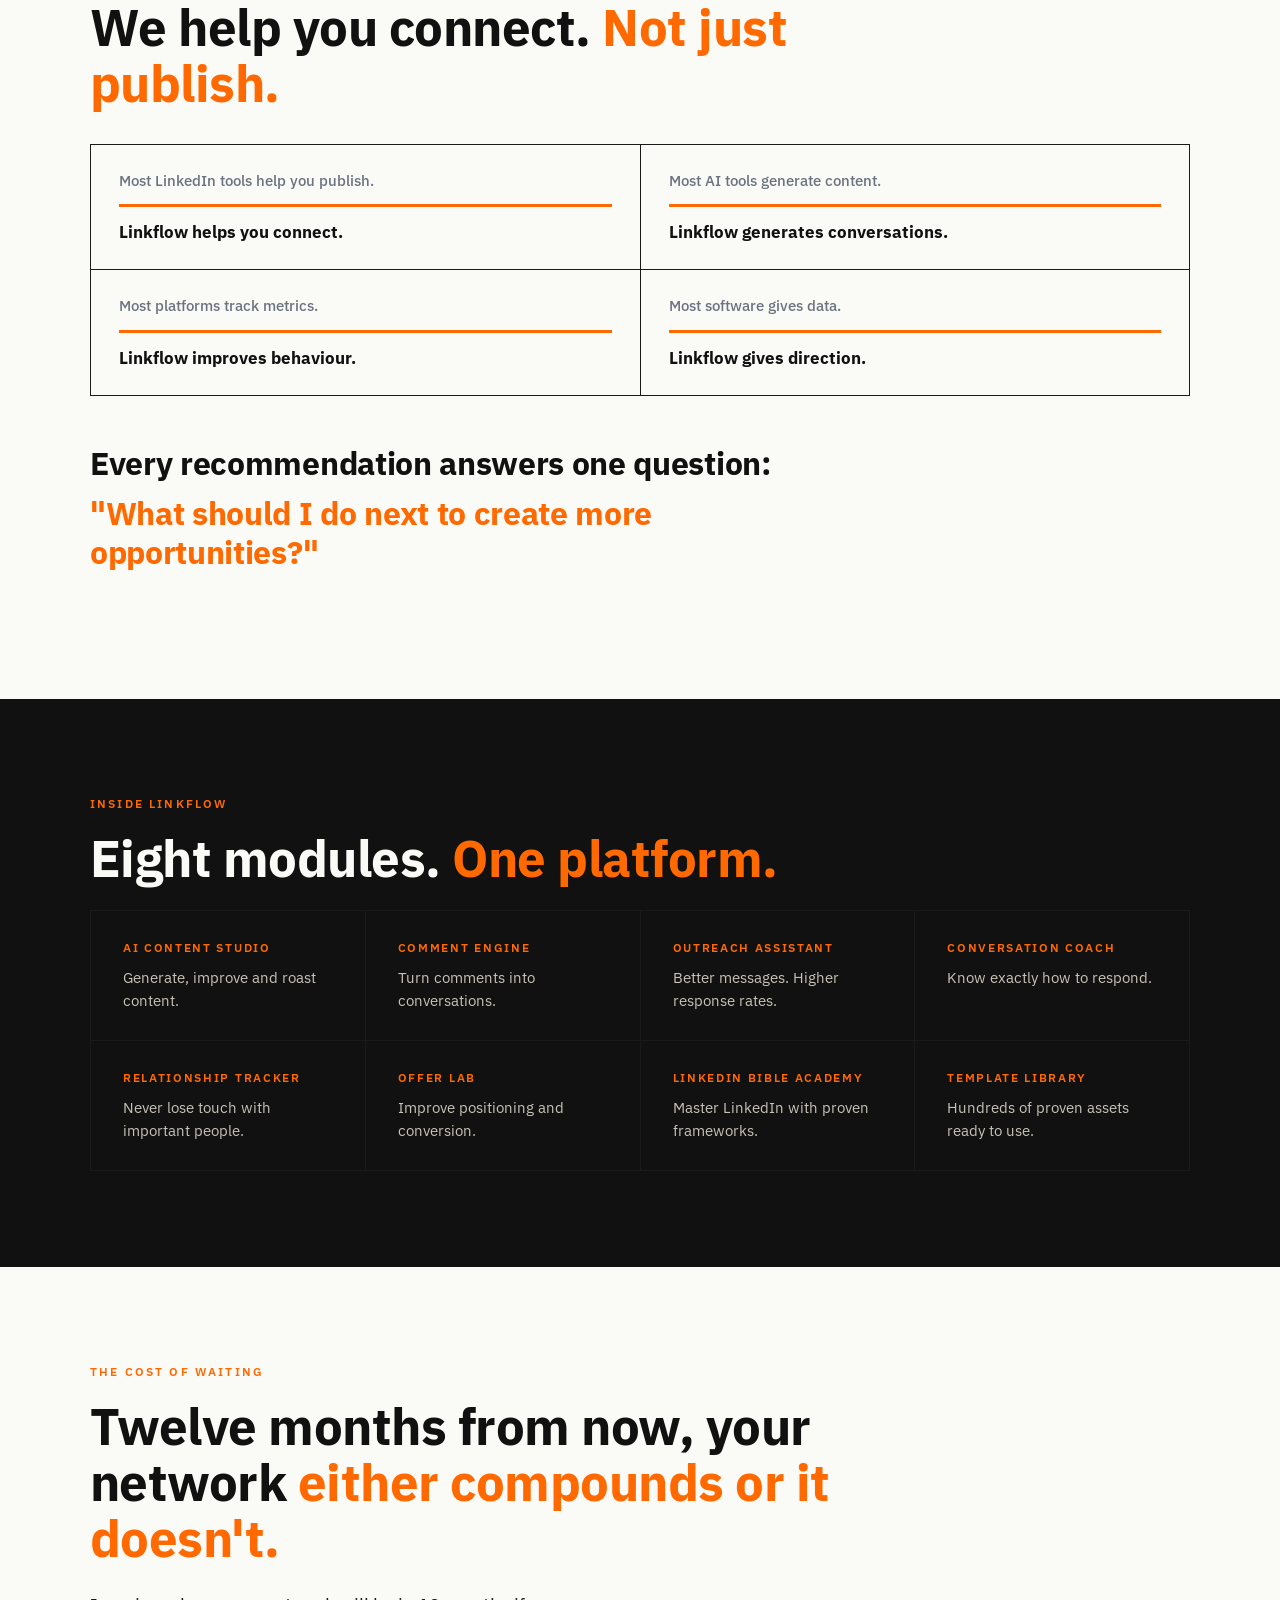
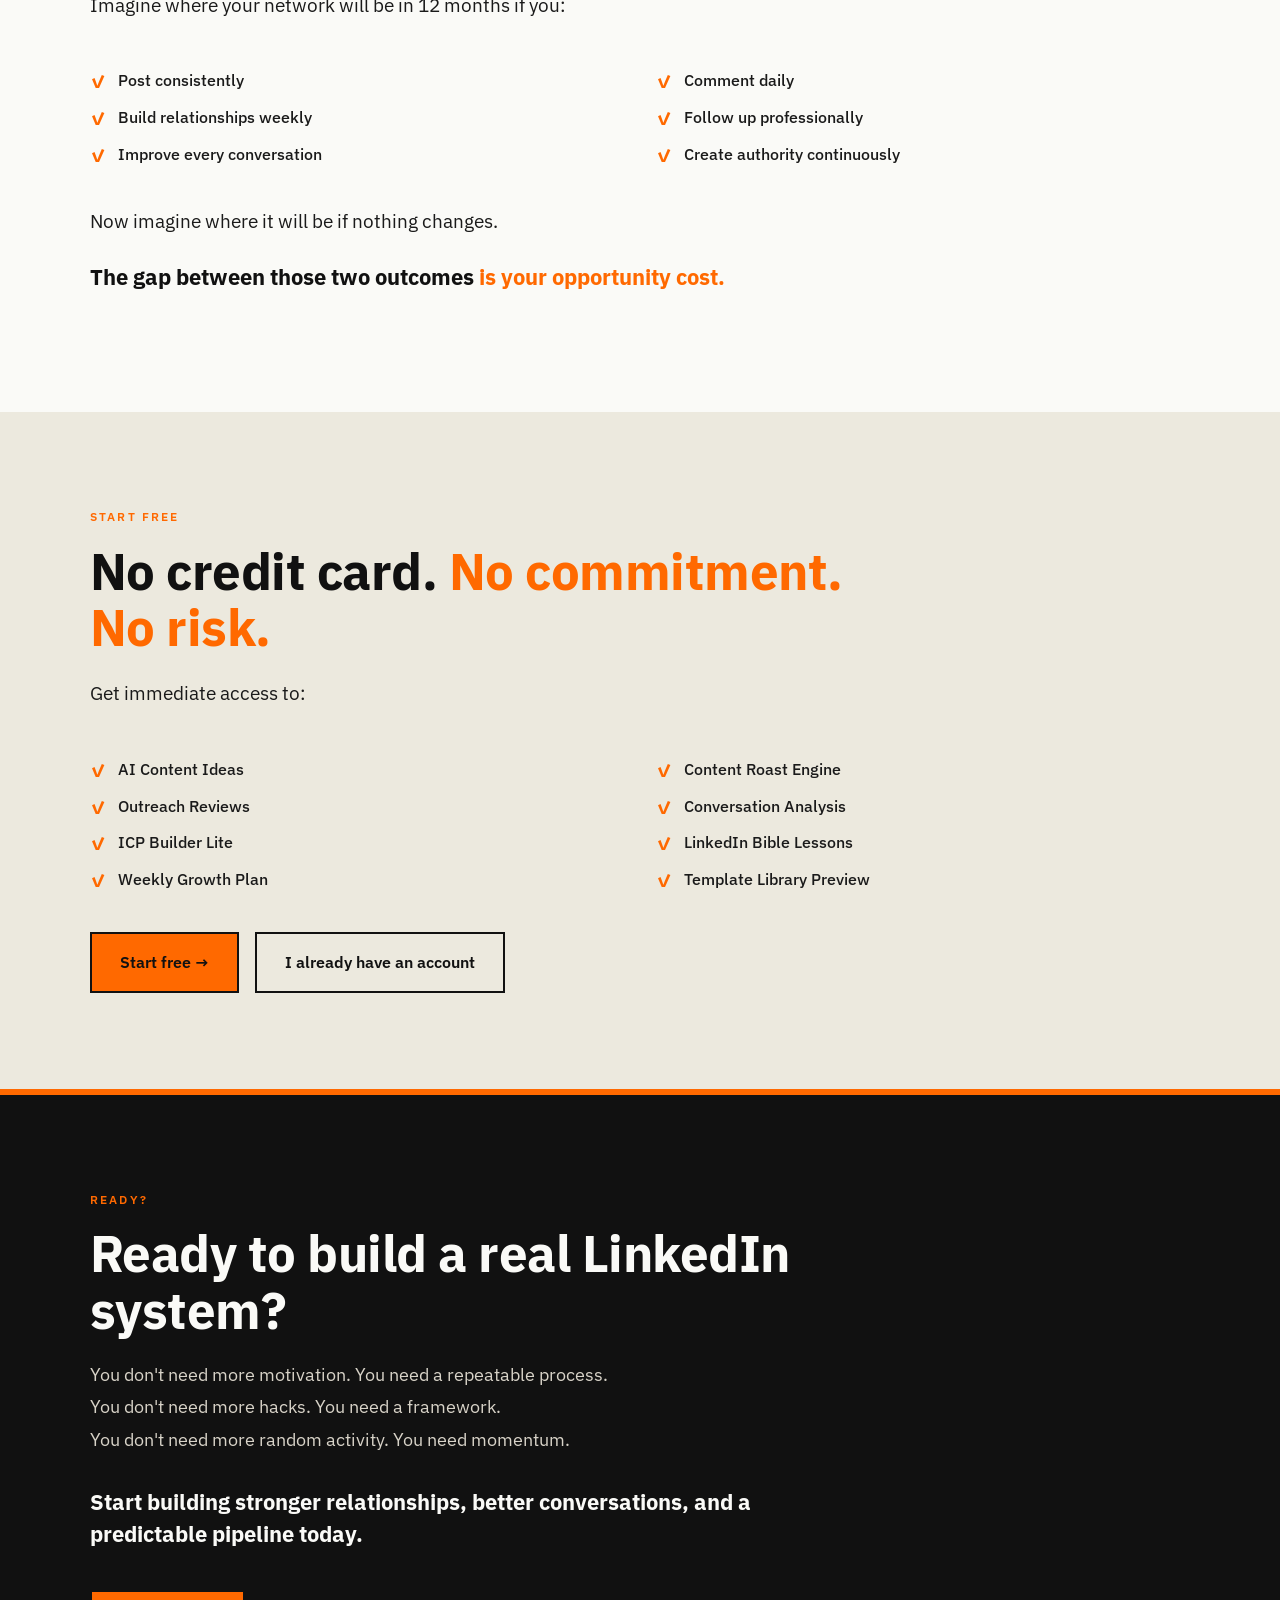
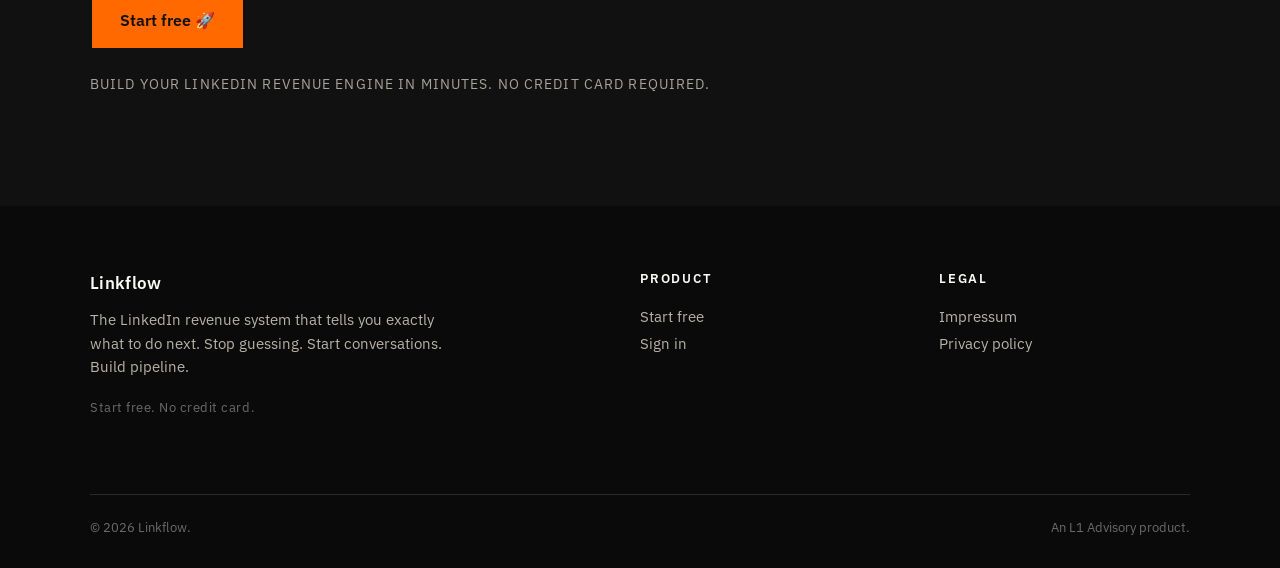
==== commit d72169ea: "Revert brand back to Linkflow Brand name reverts LinkSales → Linkflow across landing copy, page titl" ====
--- a/index.html
+++ b/index.html
@@ -1,6 +1,6 @@
 <!DOCTYPE html>
 <!--
-  LINKSALES — public landing page (lf.l1advisory.com)
+  LINKFLOW — public landing page (lf.l1advisory.com)
   Static single-file landing. No build step. Deploy via git push → Vercel.
 -->
 <html lang="en">
@@ -9,19 +9,19 @@
   <meta name="viewport" content="width=device-width, initial-scale=1.0">
   <meta name="robots" content="index, follow">
 
-  <title>LinkSales. The LinkedIn revenue system that tells you exactly what to do next.</title>
-  <meta name="description" content="LinkSales is the LinkedIn revenue system that tells you exactly what to do next. Stop guessing. Start conversations. Build pipeline. Start free.">
+  <title>Linkflow. The LinkedIn revenue system that tells you exactly what to do next.</title>
+  <meta name="description" content="Linkflow is the LinkedIn revenue system that tells you exactly what to do next. Stop guessing. Start conversations. Build pipeline. Start free.">
 
   <link rel="canonical" href="https://lf.l1advisory.com/">
 
   <meta property="og:type" content="website">
-  <meta property="og:site_name" content="LinkSales">
-  <meta property="og:title" content="LinkSales. The LinkedIn revenue system that tells you exactly what to do next.">
+  <meta property="og:site_name" content="Linkflow">
+  <meta property="og:title" content="Linkflow. The LinkedIn revenue system that tells you exactly what to do next.">
   <meta property="og:description" content="Stop guessing. Start conversations. Build pipeline. Start free.">
   <meta property="og:url" content="https://lf.l1advisory.com/">
 
   <meta name="twitter:card" content="summary_large_image">
-  <meta name="twitter:title" content="LinkSales.">
+  <meta name="twitter:title" content="Linkflow.">
   <meta name="twitter:description" content="The LinkedIn revenue system that tells you exactly what to do next.">
 
   <link rel="icon" type="image/png" href="https://l1advisory.com/wp-content/uploads/2025/06/logo-small-black-transparent.png">
@@ -35,7 +35,7 @@
 
 <header class="lf-topbar">
   <div class="lf-topbar-inner">
-    <a class="lf-topbar-brand" href="/">Link<em>Sales</em></a>
+    <a class="lf-topbar-brand" href="/">Link<em>flow</em></a>
     <nav class="lf-topbar-nav">
       <a href="/login/">Sign in</a>
       <a href="/login/?mode=signup">Start free</a>
@@ -90,7 +90,7 @@
       <p>Someone else is winning the opportunities.</p>
     </div>
     <p style="font-size: clamp(28px, 4vw, 44px); font-weight: 700; color: var(--lf-black); line-height: 1.1; margin: 48px 0 0; padding-top: 32px; border-top: 4px solid var(--lf-orange); max-width: 760px; letter-spacing: -0.02em;">
-      LinkSales <span style="color: var(--lf-orange);">changes that.</span>
+      Linkflow <span style="color: var(--lf-orange);">changes that.</span>
     </p>
   </div>
 </section>
@@ -108,7 +108,7 @@
       <p>Trust comes from familiarity.</p>
       <p>Familiarity comes from repeated interaction.</p>
       <p>And repeated interaction only happens when you have a system.</p>
-      <p class="lf-rhythm-pause">That's why LinkSales exists. To help ambitious professionals consistently show up, build relationships, create conversations, and generate opportunities through LinkedIn.</p>
+      <p class="lf-rhythm-pause">That's why Linkflow exists. To help ambitious professionals consistently show up, build relationships, create conversations, and generate opportunities through LinkedIn.</p>
       <p class="lf-rhythm-pause">Not through hacks. Not through spam. Not through automation tricks.</p>
       <p class="lf-rhythm-strong">Through genuine, systematic relationship building at scale.</p>
     </div>
@@ -150,11 +150,11 @@
 </section>
 
 <!-- ================================================================== -->
-<!-- INTRODUCING LINKSALES                                               -->
+<!-- INTRODUCING LINKFLOW                                               -->
 <!-- ================================================================== -->
 <section class="lf-section lf-dark">
   <div class="lf-wrap">
-    <div class="lf-eyebrow">Introducing LinkSales</div>
+    <div class="lf-eyebrow">Introducing Linkflow</div>
     <h2 class="lf-h2">Your personal <em>LinkedIn revenue companion.</em></h2>
     <p class="lf-intro" style="color:#e8e4d8;">Imagine having:</p>
     <div class="lf-bgrid lf-bgrid--3 lf-bgrid--dark">
@@ -167,17 +167,17 @@
       <div><h3>A positioning consultant.</h3></div>
     </div>
     <p style="margin-top: 40px; font-size: 22px; font-weight: 700; color: var(--lf-cream); letter-spacing: -0.01em;">
-      Available 24/7. Inside one platform. <span style="color: var(--lf-orange);">That's LinkSales.</span>
-    </p>
-  </div>
-</section>
-
-<!-- ================================================================== -->
-<!-- WHAT LINKSALES DOES                                                 -->
+      Available 24/7. Inside one platform. <span style="color: var(--lf-orange);">That's Linkflow.</span>
+    </p>
+  </div>
+</section>
+
+<!-- ================================================================== -->
+<!-- WHAT LINKFLOW DOES                                                 -->
 <!-- ================================================================== -->
 <section class="lf-section lf-light">
   <div class="lf-wrap">
-    <div class="lf-eyebrow">What LinkSales does</div>
+    <div class="lf-eyebrow">What Linkflow does</div>
     <h2 class="lf-h2">Seven jobs. <em>One operating system.</em></h2>
     <p class="lf-intro">
       Built for professionals who already know LinkedIn drives pipeline, and want to stop
@@ -197,7 +197,7 @@
       <div>
         <div class="lf-cell-label">03 · Comment</div>
         <h3>Tell you what to comment.</h3>
-        <p>Most opportunities happen in the comments. LinkSales generates strategic comments designed to increase visibility, start conversations, build familiarity, and attract opportunities before your competitors even notice the post.</p>
+        <p>Most opportunities happen in the comments. Linkflow generates strategic comments designed to increase visibility, start conversations, build familiarity, and attract opportunities before your competitors even notice the post.</p>
       </div>
       <div>
         <div class="lf-cell-label">04 · Message</div>
@@ -207,7 +207,7 @@
       <div>
         <div class="lf-cell-label">05 · Coach</div>
         <h3>Coach every conversation.</h3>
-        <p>Paste any LinkedIn conversation. LinkSales tells you what they're thinking, what objections exist, what signals matter, what to say next, when to ask for a meeting, when to wait.</p>
+        <p>Paste any LinkedIn conversation. Linkflow tells you what they're thinking, what objections exist, what signals matter, what to say next, when to ask for a meeting, when to wait.</p>
       </div>
       <div>
         <div class="lf-cell-label">06 · Track</div>
@@ -217,7 +217,7 @@
       <div>
         <div class="lf-cell-label">07 · Offer</div>
         <h3>Improve your offer.</h3>
-        <p>If nobody responds, the problem may not be your outreach. It may be your offer. LinkSales helps you clarify positioning, improve your value proposition, create stronger pitches, and build irresistible offers.</p>
+        <p>If nobody responds, the problem may not be your outreach. It may be your offer. Linkflow helps you clarify positioning, improve your value proposition, create stronger pitches, and build irresistible offers.</p>
       </div>
     </div>
   </div>
@@ -228,7 +228,7 @@
 <!-- ================================================================== -->
 <section class="lf-section lf-sand">
   <div class="lf-wrap">
-    <div class="lf-eyebrow">The LinkSales flywheel</div>
+    <div class="lf-eyebrow">The Linkflow flywheel</div>
     <h2 class="lf-h2">Relationships compound. <em>So does revenue.</em></h2>
     <div class="lf-rhythm" style="max-width: 720px;">
       <p>Most people chase leads.</p>
@@ -242,34 +242,34 @@
       <p class="lf-rhythm-strong">And the cycle repeats.</p>
     </div>
     <p style="margin-top: 32px; font-size: 22px; font-weight: 700; color: var(--lf-black); max-width: 720px;">
-      LinkSales helps you build that flywheel <span style="color: var(--lf-orange);">every week.</span>
-    </p>
-  </div>
-</section>
-
-<!-- ================================================================== -->
-<!-- WHAT MAKES LINKSALES DIFFERENT                                      -->
+      Linkflow helps you build that flywheel <span style="color: var(--lf-orange);">every week.</span>
+    </p>
+  </div>
+</section>
+
+<!-- ================================================================== -->
+<!-- WHAT MAKES LINKFLOW DIFFERENT                                      -->
 <!-- ================================================================== -->
 <section class="lf-section lf-light">
   <div class="lf-wrap">
-    <div class="lf-eyebrow">What makes LinkSales different</div>
+    <div class="lf-eyebrow">What makes Linkflow different</div>
     <h2 class="lf-h2">We help you connect. <em>Not just publish.</em></h2>
     <div class="lf-vs">
       <div>
         <div class="lf-vs-from">Most LinkedIn tools help you publish.</div>
-        <div class="lf-vs-to">LinkSales helps you connect.</div>
+        <div class="lf-vs-to">Linkflow helps you connect.</div>
       </div>
       <div>
         <div class="lf-vs-from">Most AI tools generate content.</div>
-        <div class="lf-vs-to">LinkSales generates conversations.</div>
+        <div class="lf-vs-to">Linkflow generates conversations.</div>
       </div>
       <div>
         <div class="lf-vs-from">Most platforms track metrics.</div>
-        <div class="lf-vs-to">LinkSales improves behaviour.</div>
+        <div class="lf-vs-to">Linkflow improves behaviour.</div>
       </div>
       <div>
         <div class="lf-vs-from">Most software gives data.</div>
-        <div class="lf-vs-to">LinkSales gives direction.</div>
+        <div class="lf-vs-to">Linkflow gives direction.</div>
       </div>
     </div>
     <p style="margin-top: 48px; font-size: clamp(22px, 3vw, 32px); font-weight: 700; color: var(--lf-black); line-height: 1.2; max-width: 760px; letter-spacing: -0.01em;">
@@ -280,11 +280,11 @@
 </section>
 
 <!-- ================================================================== -->
-<!-- INSIDE LINKSALES                                                    -->
+<!-- INSIDE LINKFLOW                                                    -->
 <!-- ================================================================== -->
 <section class="lf-section lf-dark">
   <div class="lf-wrap">
-    <div class="lf-eyebrow">Inside LinkSales</div>
+    <div class="lf-eyebrow">Inside Linkflow</div>
     <h2 class="lf-h2">Eight modules. <em>One platform.</em></h2>
     <div class="lf-bgrid lf-bgrid--4 lf-bgrid--dark">
       <div>
@@ -403,7 +403,7 @@
 <footer class="lf-footer">
   <div class="lf-footer-cols">
     <div class="lf-footer-col">
-      <p style="margin-bottom: 12px; color: #fafaf7; font-weight: 600; letter-spacing: .02em; font-size: 17px;">LinkSales</p>
+      <p style="margin-bottom: 12px; color: #fafaf7; font-weight: 600; letter-spacing: .02em; font-size: 17px;">Linkflow</p>
       <p>
         The LinkedIn revenue system that tells you exactly what to do next.
         Stop guessing. Start conversations. Build pipeline.
@@ -422,7 +422,7 @@
     </div>
   </div>
   <div class="lf-footer-bottom">
-    <span>© 2026 LinkSales.</span>
+    <span>© 2026 Linkflow.</span>
     <span>An L1 Advisory product.</span>
   </div>
 </footer>
